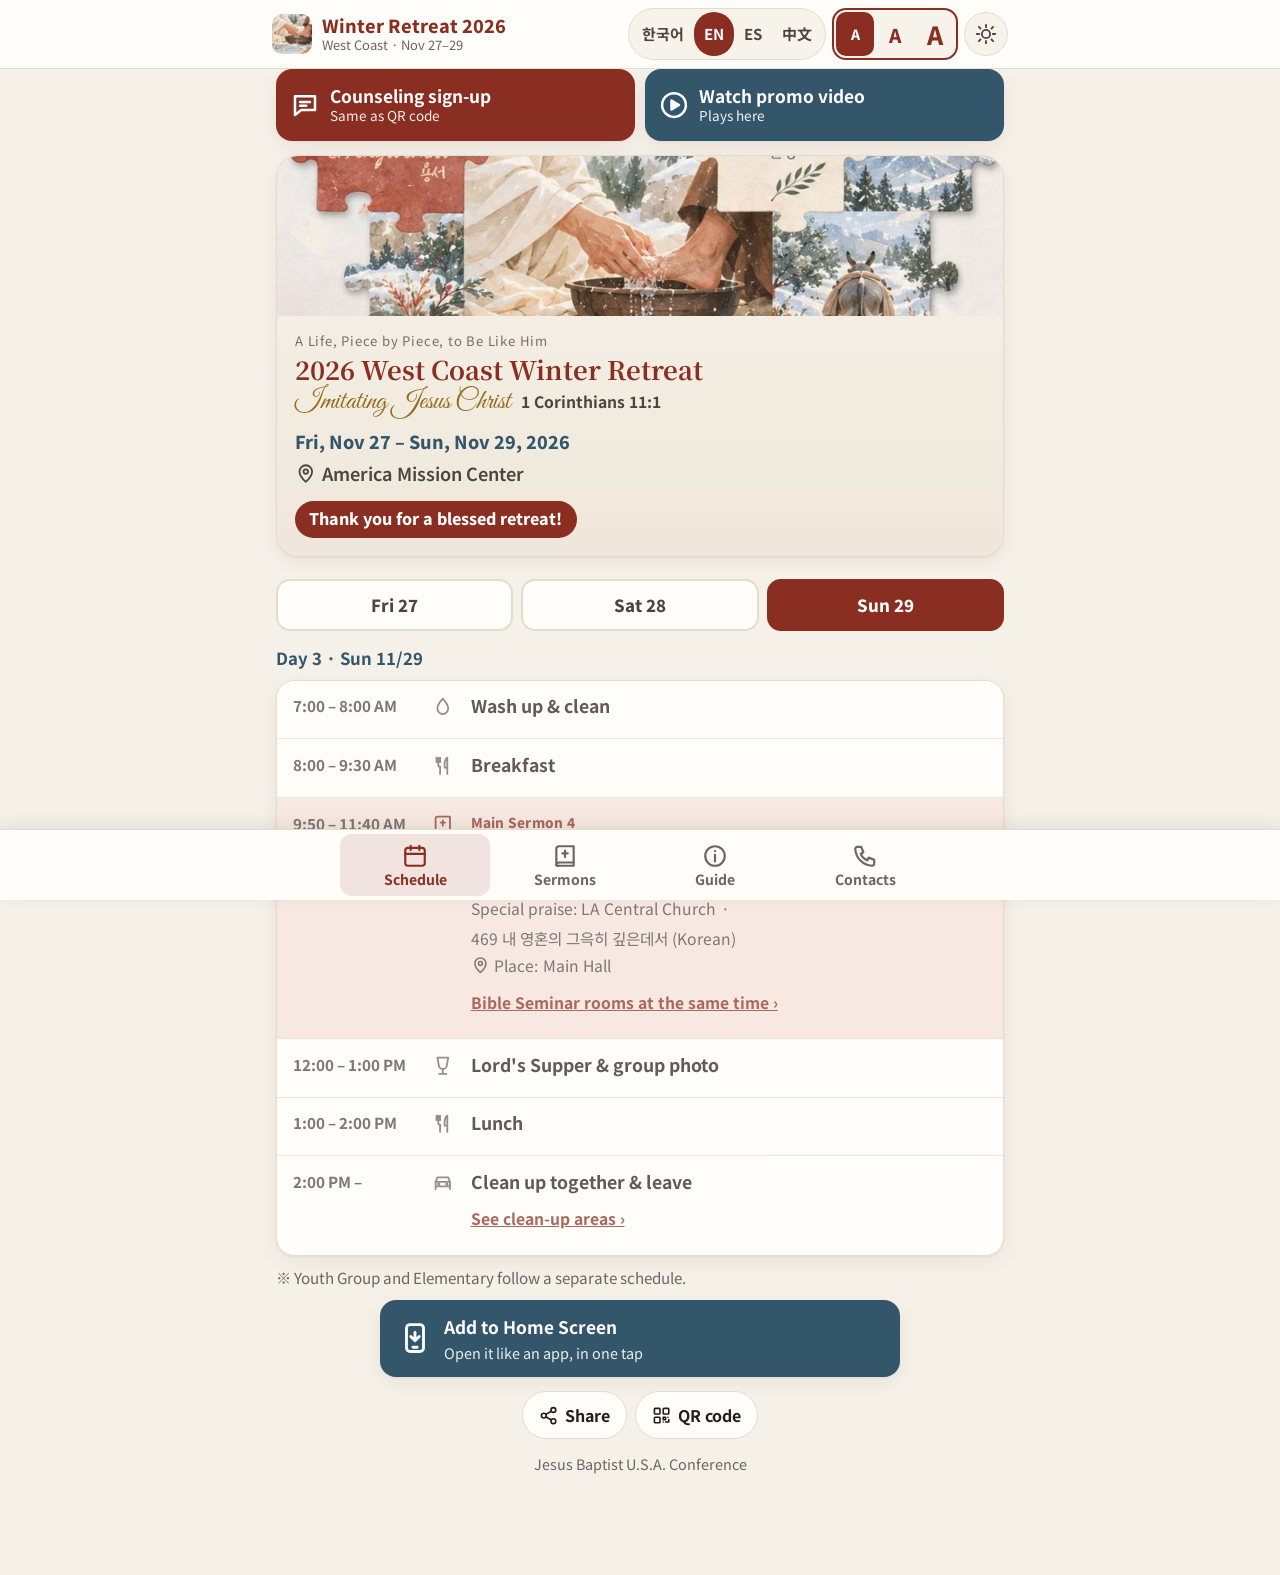
==== index.html @ ff8930e5 "홍보 영상을 유튜브로 변경, 수련회 기간엔 「지금/다음」을 맨 위에, 날짜 탭 가림 버그 수정 등 UX 정리 - 날짜 탭이 스크롤 시 머리 영역 뒤로 숨던 문제 수정 (머리 영역은" ====
<!doctype html>
<html lang="ko" data-theme="light">
<head>
  <meta charset="utf-8">
  <meta name="viewport" content="width=device-width, initial-scale=1, viewport-fit=cover">
  <title>2026 동계수련회</title>
  <meta name="description" content="2026 West Coast Winter Retreat · Nov 27–29">
  <meta property="og:type" content="website">
  <meta property="og:site_name" content="Winter Retreat 2026">
  <meta property="og:title" content="2026 West Coast Winter Retreat">
  <meta property="og:description" content="Nov 27–29 · Schedule, rooms & contacts">
  <meta property="og:url" content="https://ilhwan-moon.github.io/2026-jbchusa-westcoast-winter-retreat/">
  <meta property="og:image" content="https://ilhwan-moon.github.io/2026-jbchusa-westcoast-winter-retreat/og-image.jpg">
  <meta property="og:image:width" content="1200">
  <meta property="og:image:height" content="630">
  <meta name="twitter:card" content="summary_large_image">
  <meta name="robots" content="noindex, nofollow">
  <meta name="theme-color" content="#7a2e22">
  <link rel="manifest" href="manifest.webmanifest">
  <link rel="icon" href="favicon-32.png" type="image/png" sizes="32x32">
  <link rel="icon" href="icon-192.png" type="image/png" sizes="192x192">
  <link rel="apple-touch-icon" href="apple-touch-icon.png">
  <meta name="apple-mobile-web-app-capable" content="yes">
  <meta name="mobile-web-app-capable" content="yes">
  <meta name="apple-mobile-web-app-title" content="2026 Winter Retreat">
  <meta name="apple-mobile-web-app-status-bar-style" content="default">
  <link rel="preconnect" href="https://fonts.googleapis.com">
  <link rel="preconnect" href="https://fonts.gstatic.com" crossorigin>
  <link href="https://fonts.googleapis.com/css2?family=Noto+Sans+KR:wght@400;500;700;800&family=Noto+Serif+KR:wght@600;700&family=Great+Vibes&display=swap" rel="stylesheet">
  <link rel="stylesheet" href="styles.css">
  <script>
    (function () { try { var m = localStorage.getItem('rt_theme') || ((document.cookie.match(/(?:^|;\s*)rt_theme=(light|dark|auto)/) || [])[1]); if (m !== 'auto' && m !== 'dark') m = 'light'; if (m !== 'auto') document.documentElement.setAttribute('data-theme', m); } catch (e) { document.documentElement.setAttribute('data-theme', 'light'); } })();
  </script>
  <script src="data.js"></script>
</head>
<body>
  <a class="skip" href="#main">본문으로</a>

  <header class="topbar" id="top">
    <div class="topbar-inner">
      <div class="brand">
        <img src="icon-192.png" alt="" width="40" height="40">
        <div>
          <div class="brand-name" id="brandName"></div>
          <div class="brand-sub" id="brandSub"></div>
        </div>
      </div>
      <div class="controls">
        <div class="seg" role="group" aria-label="Language" id="langSeg">
          <button type="button" data-lang="ko" lang="ko">한국어</button>
          <button type="button" data-lang="en" lang="en">EN</button>
          <button type="button" data-lang="es" lang="es">ES</button>
          <button type="button" data-lang="zh" lang="zh">中文</button>
        </div>
        <div class="sizeseg" role="group" id="sizeSeg">
          <button type="button" data-size="1"><span class="g g1" aria-hidden="true">가</span></button>
          <button type="button" data-size="2"><span class="g g2" aria-hidden="true">가</span></button>
          <button type="button" data-size="3"><span class="g g3" aria-hidden="true">가</span></button>
        </div>
        <button type="button" class="theme-btn" id="themeBtn"><span class="ico" id="themeIco" aria-hidden="true"></span><span class="sr" id="themeLabel"></span></button>
      </div>
    </div>
  </header>

  <div class="size-hint" id="sizeHint" hidden>
    <span id="sizeHintText"></span>
    <button type="button" id="sizeHintClose" data-i18n="ok"></button>
  </div>

  <main id="main" class="wrap">
    <!-- ① 일정 -->
    <section class="view" id="v-schedule" data-view="schedule">
      <div class="now card" id="nowCard" hidden></div>

      <div class="quick">
        <a class="quick-btn q-counsel" id="qCounsel" target="_blank" rel="noopener">
          <span class="ico" data-ico="chat"></span>
          <span class="q-txt"><b data-i18n="counselBtnShort"></b><small data-i18n="counselSub"></small></span>
        </a>
        <button type="button" class="quick-btn q-video" id="qVideo">
          <span class="ico" data-ico="play"></span>
          <span class="q-txt"><b data-i18n="videoBtn"></b><small data-i18n="videoSub"></small></span>
        </button>
      </div>
      <div class="hero" id="hero">
        <img class="hero-art" src="hero.jpg" alt="" width="900" height="833">
        <div class="hero-text">
          <p class="hero-tag">A Life, Piece by Piece, to Be Like Him</p>
          <h1 class="hero-title" id="heroTitle"></h1>
          <p class="hero-theme"><span class="script">Imitating Jesus Christ</span><span class="hero-theme-t" id="heroTheme"></span></p>
          <p class="hero-date" id="heroDate"></p>
          <p class="hero-place" id="heroPlace"></p>
          <p class="hero-count" id="heroCount" hidden></p>
        </div>
      </div>


      <div class="daytabs" role="tablist" id="dayTabs"></div>
      <h2 class="day-label" id="dayLabel"></h2>
      <ol class="sched" id="sched"></ol>
      <p class="note" id="youthNote"></p>
    </section>

    <!-- ② 말씀 · 장소 -->
    <section class="view" id="v-word" data-view="word" hidden>
      <section class="card">
        <h2 class="eyebrow"><span class="ico" data-ico="bible"></span><span data-i18n="mainSermons"></span></h2>
        <ol class="sermons" id="sermonList"></ol>
        <ul class="bullets" id="sermonNotes"></ul>
      </section>
      <section class="card">
        <h2 class="eyebrow"><span class="ico" data-ico="pin"></span><span data-i18n="places"></span></h2>
        <ol class="places" id="placeList"></ol>
        <p class="note" id="buildingNote"></p>
      </section>
      <section class="card">
        <h2 class="eyebrow"><span class="ico" data-ico="book"></span><span data-i18n="seminar"></span></h2>
        <p class="lead" data-i18n="seminarLead"></p>
        <ul class="rows" id="seminarList"></ul>
        <h3 class="sub" data-i18n="seminarTimes"></h3>
        <ul class="rows times" id="seminarTimes"></ul>
      </section>
      <section class="card">
        <h2 class="eyebrow"><span class="ico" data-ico="people"></span><span data-i18n="langFellow"></span></h2>
        <ul class="rows" id="fellowList"></ul>
      </section>
      <section class="card counsel">
        <h2 class="eyebrow"><span class="ico" data-ico="chat"></span><span data-i18n="counsel"></span></h2>
        <p id="counselText"></p>
        <a class="big-btn" id="counselBtn" target="_blank" rel="noopener"><span class="ico" data-ico="ext"></span><span data-i18n="counselBtn"></span></a>
      </section>
      <section class="card pillars">
        <h2 class="eyebrow"><span class="ico" data-ico="heart"></span><span id="themeHead"></span></h2>
        <blockquote class="theme-verse"><p id="themeVerse"></p><cite id="themeRef"></cite></blockquote>
        <div class="pillar-grid" id="pillars"></div>
      </section>
    </section>

    <!-- ③ 생활 안내 -->
    <section class="view" id="v-info" data-view="info" hidden>
      <section class="card">
        <h2 class="eyebrow"><span class="ico" data-ico="bed"></span><span data-i18n="lodging"></span></h2>
        <ul class="rows" id="lodgingList"></ul>
        <ul class="warn" id="lodgingRules"></ul>
      </section>
      <section class="card">
        <h2 class="eyebrow"><span class="ico" data-ico="bell"></span><span data-i18n="rules"></span></h2>
        <ul class="bullets rules" id="ruleList"></ul>
      </section>
      <section class="card">
        <h2 class="eyebrow"><span class="ico" data-ico="child"></span><span id="kidsTitle"></span></h2>
        <ul class="bullets rules" id="kidsList"></ul>
      </section>
      <section class="card">
        <h2 class="eyebrow"><span class="ico" data-ico="check"></span><span data-i18n="supplies"></span></h2>
        <p class="lead" data-i18n="suppliesLead"></p>
        <ul class="checks" id="supplyList"></ul>
      </section>
      <section class="card">
        <h2 class="eyebrow"><span class="ico" data-ico="broom"></span><span data-i18n="cleanup"></span></h2>
        <p class="lead" data-i18n="cleanupLead"></p>
        <ul class="rows" id="cleanupList"></ul>
      </section>
    </section>

    <!-- ④ 연락처 · 오시는 길 -->
    <section class="view" id="v-contact" data-view="contact" hidden>
      <a class="emergency" id="emBtn">
        <span class="em-k"><span class="ico" data-ico="medical"></span><span data-i18n="emergency"></span></span>
        <span class="em-who" id="emWho"></span>
        <span class="em-tel" id="emTel"></span>
        <span class="em-note" id="emNote"></span>
      </a>
      <a class="callcard" id="inqBtn">
        <span class="cc-k" id="inqNote"></span>
        <span class="cc-who" id="inqWho"></span>
        <span class="cc-tel"><span class="ico" data-ico="phone"></span><span id="inqTel"></span></span>
      </a>
      <section class="card">
        <h2 class="eyebrow"><span class="ico" data-ico="people"></span><span data-i18n="depts"></span></h2>
        <ul class="depts" id="deptList"></ul>
      </section>
      <section class="card">
        <h2 class="eyebrow"><span class="ico" data-ico="pin"></span><span data-i18n="venue"></span></h2>
        <p class="venue-name" id="venueName"></p>
        <p class="venue-addr" id="venueAddr"></p>
        <p class="note" id="venueBldg"></p>
        <a class="big-btn" id="mapBtn" target="_blank" rel="noopener"><span class="ico" data-ico="map"></span><span data-i18n="openMap"></span></a>
      </section>
    </section>
  </main>

  <footer class="foot">
    <div class="wrap foot-inner">
      <button type="button" class="install-btn" id="installBtn" hidden>
        <span class="ico" data-ico="phoneDl"></span>
        <span class="install-txt"><b data-i18n="installTitle"></b><small data-i18n="installSub"></small></span>
      </button>
      <div class="foot-actions">
        <button type="button" class="btn" id="shareBtn"><span class="ico" data-ico="share"></span><span data-i18n="share"></span></button>
        <button type="button" class="btn" id="qrBtn"><span class="ico" data-ico="qr"></span><span data-i18n="qr"></span></button>
      </div>
      <p class="foot-meta" id="footMeta"></p>
    </div>
  </footer>

  <nav class="bottomnav" id="bottomnav" aria-label="Menu"></nav>

  <dialog id="qrDialog">
    <div class="qr-box">
      <p class="qr-title" data-i18n="qrTitle"></p>
      <div id="qrCode"></div>
      <p class="qr-url" id="qrUrl"></p>
      <button type="button" class="btn" id="qrClose" data-i18n="close"></button>
    </div>
  </dialog>

  <dialog id="installDialog">
    <div class="ins-box">
      <p class="ins-title" id="insTitle"></p>
      <ol class="ins-steps" id="insSteps"></ol>
      <button type="button" class="btn primary" id="insClose" data-i18n="ok"></button>
    </div>
  </dialog>

  <dialog id="videoDialog" class="video-dlg">
    <div class="vd-head">
      <b data-i18n="videoTitle"></b>
      <button type="button" class="btn" id="videoClose" data-i18n="close"></button>
    </div>
    <div class="vd-frame"><iframe id="videoFrame" title="Promo video" allow="autoplay; encrypted-media; picture-in-picture; fullscreen" allowfullscreen referrerpolicy="strict-origin-when-cross-origin"></iframe></div>
    <p class="vd-foot"><a id="videoOpen" target="_blank" rel="noopener"><span data-i18n="videoOpen"></span> ›</a></p>
  </dialog>

  <div class="toast" id="toast" role="status" aria-live="polite"></div>

  <script src="app.js"></script>
</body>
</html>
---- styles.css ----
:root {
  --bg: #f5f0e8;
  --surface: #fffdf9;
  --surface-2: #f8f3ea;
  --ink: #241d1a;
  --ink-2: #4d4440;
  --muted: #6e6460;
  --line: #e6dccd;
  --primary: #8a2e22;
  --primary-ink: #ffffff;
  --blue: #34566a;
  --blue-soft: #e3eaef;
  --gold: #946a1c;
  --rose: #f4e1d9;
  --live: #c0392b;
  --live-soft: #fdecea;
  --warn: #a8281c;
  --warn-soft: #fbeae6;
  --focus: #ffb703;
  --shadow: 0 1px 2px rgba(60, 30, 20, .06), 0 6px 20px rgba(60, 30, 20, .06);
  --radius: 18px;
  --serif: "Noto Serif KR", "Songti SC", Georgia, serif;
  --sans: "Noto Sans KR", -apple-system, BlinkMacSystemFont, "Apple SD Gothic Neo", "PingFang SC", "Microsoft YaHei", "Malgun Gothic", "Segoe UI", Roboto, sans-serif;
  color-scheme: light;
}
@media (prefers-color-scheme: dark) {
  :root:not([data-theme="light"]) {
    --bg: #141110; --surface: #1e1a18; --surface-2: #262120; --ink: #f2ece8; --ink-2: #d2c8c3; --muted: #a59a95; --line: #3a3230;
    --primary: #f0907b; --primary-ink: #1a0f0c; --blue: #9cc3d8; --blue-soft: #1f2a31; --gold: #e2bb6a; --rose: #34221d;
    --live: #ff8a7a; --live-soft: #3a1f1b; --warn: #ff9c8c; --warn-soft: #3a201c; --shadow: 0 1px 2px rgba(0,0,0,.4); color-scheme: dark;
  }
}
:root[data-theme="dark"] {
  --bg: #141110; --surface: #1e1a18; --surface-2: #262120; --ink: #f2ece8; --ink-2: #d2c8c3; --muted: #a59a95; --line: #3a3230;
  --primary: #f0907b; --primary-ink: #1a0f0c; --blue: #9cc3d8; --blue-soft: #1f2a31; --gold: #e2bb6a; --rose: #34221d;
  --live: #ff8a7a; --live-soft: #3a1f1b; --warn: #ff9c8c; --warn-soft: #3a201c; --shadow: 0 1px 2px rgba(0,0,0,.4); color-scheme: dark;
}

/* 글씨 크기 3단계 — 본문은 rem 기준, 머리 영역은 px로 고정 */
html { font-size: 100%; -webkit-text-size-adjust: 100%; scroll-padding-top: 1rem; }
html[data-size="2"] { font-size: 118.75%; }
html[data-size="3"] { font-size: 137.5%; }
@media (prefers-reduced-motion: reduce) { * { transition: none !important; animation: none !important; } }
* { box-sizing: border-box; }
body { margin: 0; background: var(--bg); color: var(--ink); font-family: var(--sans); font-size: 1.125rem; line-height: 1.6; word-break: keep-all; overflow-wrap: break-word; padding-bottom: calc(76px + env(safe-area-inset-bottom)); }
html[lang^="zh"] body { word-break: normal; }
button, input { font: inherit; color: inherit; }
a { color: var(--primary); }
:focus-visible { outline: 3px solid var(--focus); outline-offset: 2px; border-radius: 8px; }
.sr { position: absolute; width: 1px; height: 1px; overflow: hidden; clip: rect(0 0 0 0); white-space: nowrap; }
.skip { position: absolute; left: -999px; top: 0; background: var(--primary); color: var(--primary-ink); padding: .5rem 1rem; z-index: 50; }
.skip:focus { left: 1rem; }
[hidden] { display: none !important; }
.ico { display: inline-flex; flex: none; }
.ico svg { width: 1.2em; height: 1.2em; fill: none; stroke: currentColor; stroke-width: 2; stroke-linecap: round; stroke-linejoin: round; }
.wrap { max-width: 760px; margin: 0 auto; padding: 0 16px; }

/* ── 상단바 (px 고정) ── */
.topbar { position: relative; z-index: 20; background: var(--surface); border-bottom: 1px solid var(--line); }
.topbar-inner { max-width: 760px; margin: 0 auto; padding: 8px 12px; display: flex; align-items: center; justify-content: space-between; gap: 8px 10px; flex-wrap: wrap; }
.brand { display: flex; align-items: center; gap: 10px; min-width: 0; }
.brand img { border-radius: 10px; flex: none; }
.brand-name { font-weight: 800; font-size: 18px; line-height: 1.2; color: var(--primary); }
.brand-sub { font-size: 13px; color: var(--muted); line-height: 1.2; }
.controls { display: flex; align-items: center; gap: 6px; margin-left: auto; }
.seg { display: inline-flex; background: var(--surface-2); border: 1px solid var(--line); border-radius: 999px; padding: 3px; }
.seg button { white-space: nowrap; border: 0; background: transparent; padding: 0 10px; min-height: 44px; border-radius: 999px; font-weight: 700; font-size: 15px; cursor: pointer; color: var(--ink-2); }
.seg button[aria-pressed="true"] { background: var(--primary); color: var(--primary-ink); }
.sizeseg { display: inline-flex; background: var(--surface-2); border: 2px solid var(--primary); border-radius: 14px; padding: 2px; gap: 2px; }
.sizeseg button { display: grid; place-items: center; width: 38px; min-height: 44px; border: 0; border-radius: 10px; background: transparent; color: var(--primary); cursor: pointer; font-weight: 800; line-height: 1; padding: 0; }
.sizeseg .g1 { font-size: 14px; } .sizeseg .g2 { font-size: 19px; } .sizeseg .g3 { font-size: 25px; }
.sizeseg button[aria-pressed="true"] { background: var(--primary); color: var(--primary-ink); }
.theme-btn { width: 44px; height: 44px; display: grid; place-items: center; border-radius: 50%; border: 1px solid var(--line); background: var(--surface-2); cursor: pointer; color: var(--ink-2); padding: 0; }
.theme-btn .ico svg { width: 22px; height: 22px; }
@media (max-width: 560px) {
  .topbar-inner { padding: 8px 10px; }
  .controls { width: 100%; justify-content: space-between; margin-left: 0; }
  .brand { width: 100%; }
}
@media (max-width: 370px) { .seg button { padding: 0 7px; font-size: 14px; } .sizeseg button { width: 33px; } .theme-btn { width: 40px; } }
.size-hint { position: relative; display: flex; align-items: center; justify-content: space-between; gap: 10px; padding: 10px 16px; background: #fff3c4; color: #3b2f00; font-weight: 700; font-size: 16px; line-height: 1.4; border-bottom: 1px solid #e6d58a; }
.size-hint button { flex: none; min-height: 44px; padding: 0 14px; border-radius: 10px; border: 0; background: #3b2f00; color: #fff3c4; font-weight: 800; cursor: pointer; }

/* ── 카드 공통 ── */
main { padding-top: 14px; }
.card { background: var(--surface); border: 1px solid var(--line); border-radius: var(--radius); box-shadow: var(--shadow); padding: 1.1rem 1.1rem 1.2rem; margin: 0 0 14px; }
.eyebrow { display: flex; align-items: center; gap: .5rem; margin: 0 0 .8rem; font-size: 1.15rem; font-weight: 800; color: var(--primary); line-height: 1.35; }
.sub { font-size: 1.02rem; margin: 1.2rem 0 .5rem; color: var(--blue); }
.lead { margin: 0 0 .7rem; color: var(--ink-2); font-size: 1rem; }
.note { color: var(--muted); font-size: .95rem; margin: .6rem 0 0; }

/* ── 첫 화면 ── */
.hero { position: relative; border-radius: 22px; overflow: hidden; background: linear-gradient(180deg, #f7f2ea, #efe7da); border: 1px solid var(--line); box-shadow: var(--shadow); margin-bottom: 14px; }
.hero-art { display: block; width: 100%; height: auto; max-height: 160px; object-fit: cover; object-position: 50% 50%; }
.hero-text { padding: 14px 18px 18px; color: #241d1a; }
.hero-tag { margin: 0; font-size: .82rem; letter-spacing: .06em; color: #7a6e66; text-wrap: balance; }
.hero-title { margin: .15rem 0 .1rem; font-family: var(--serif); font-size: 1.6rem; line-height: 1.25; color: #8a2e22; }
.hero-theme { margin: 0 0 .6rem; display: flex; flex-wrap: wrap; align-items: baseline; gap: 0 .6rem; }
.script { font-family: "Great Vibes", cursive; font-size: 1.75rem; color: #946a1c; line-height: 1.1; }
.hero-theme-t { color: #4d4440; font-weight: 700; font-size: .98rem; }
.hero-date { margin: 0; font-weight: 800; font-size: 1.12rem; color: #34566a; }
.hero-place { margin: .2rem 0 0; display: flex; align-items: center; gap: .35rem; color: #4d4440; font-weight: 600; }
.hero-count { margin: .8rem 0 0; display: inline-block; background: #8a2e22; color: #fff; font-weight: 800; padding: .35rem .9rem; border-radius: 999px; font-size: 1rem; }
:root[data-theme="dark"] .hero, :root[data-theme="dark"] .hero-text { background: #2a2320; color: var(--ink); }
:root[data-theme="dark"] .hero-title { color: #f0907b; } :root[data-theme="dark"] .hero-date { color: #9cc3d8; } :root[data-theme="dark"] .hero-place, :root[data-theme="dark"] .hero-theme-t { color: var(--ink-2); }
@media (prefers-color-scheme: dark) {
  :root:not([data-theme="light"]) .hero, :root:not([data-theme="light"]) .hero-text { background: #2a2320; color: var(--ink); }
  :root:not([data-theme="light"]) .hero-title { color: #f0907b; } :root:not([data-theme="light"]) .hero-date { color: #9cc3d8; }
  :root:not([data-theme="light"]) .hero-place, :root:not([data-theme="light"]) .hero-theme-t { color: var(--ink-2); }
}

/* ── 지금 / 다음 ── */
.now { border: 2px solid var(--live); padding: .9rem 1rem; }
.now-row { display: grid; grid-template-columns: auto 1fr; gap: .1rem .8rem; align-items: baseline; padding: .35rem 0; }
.now-row + .now-row { border-top: 1px dashed var(--line); margin-top: .3rem; padding-top: .6rem; }
.now-k { grid-row: span 2; font-weight: 800; color: var(--muted); min-width: 3.6em; display: inline-flex; align-items: center; gap: .35rem; font-size: 1rem; }
.now-cur .now-k { color: var(--live); }
.now-t { font-weight: 800; font-size: 1.2rem; line-height: 1.3; }
.now-t small { display: block; font-size: .8rem; color: var(--muted); font-weight: 700; }
.now-cur .now-t { font-size: 1.35rem; }
.now-time { color: var(--ink-2); font-weight: 600; font-size: 1rem; }
.now-done { margin: 0; font-weight: 700; }
.dot { width: 10px; height: 10px; border-radius: 50%; background: var(--live); display: inline-block; animation: pulse 1.6s infinite; }
@keyframes pulse { 0%, 100% { opacity: 1; } 50% { opacity: .3; } }

/* ── 날짜 탭 ── */
.daytabs { display: grid; grid-template-columns: repeat(3, 1fr); gap: 8px; position: sticky; top: 0; z-index: 10; background: var(--bg); padding: 8px 0; }
.daytabs button { min-height: 52px; border-radius: 14px; border: 2px solid var(--line); background: var(--surface); font-weight: 800; font-size: 1.05rem; cursor: pointer; color: var(--ink-2); line-height: 1.2; padding: 4px; display: flex; flex-direction: column; align-items: center; justify-content: center; }
.daytabs button small { font-size: .75rem; color: var(--live); }
.daytabs button[aria-selected="true"] { background: var(--primary); border-color: var(--primary); color: var(--primary-ink); }
.daytabs button[aria-selected="true"] small { color: inherit; }
.day-label { font-size: 1.05rem; margin: .4rem 0 .5rem; color: var(--blue); }

/* ── 일정표 ── */
.sched { list-style: none; margin: 0; padding: 0; background: var(--surface); border: 1px solid var(--line); border-radius: var(--radius); overflow: hidden; box-shadow: var(--shadow); }
.sched li { display: grid; grid-template-columns: 7.2em 1.8rem 1fr; gap: .2rem .6rem; align-items: start; padding: .85rem 1rem; border-top: 1px solid var(--line); }
.sched li:first-child { border-top: 0; }
.i-time { font-weight: 700; color: var(--ink-2); font-size: .95rem; line-height: 1.5; font-variant-numeric: tabular-nums; }
.i-ico { color: var(--muted); padding-top: .1rem; }
.i-body { display: flex; flex-direction: column; gap: .15rem; min-width: 0; }
.i-title { font-weight: 700; font-size: 1.1rem; line-height: 1.4; }
.sched .k-sermon { background: var(--rose); }
.sched .k-sermon .i-ico { color: var(--primary); }
.sched .k-fellow, .sched .k-praise { background: var(--blue-soft); }
.sched .k-fellow .i-ico, .sched .k-praise .i-ico { color: var(--blue); }
.sched .k-praise .i-title, .sched .k-fellow .i-title { color: var(--blue); }
.s-label { font-size: .85rem; font-weight: 800; color: var(--primary); letter-spacing: .02em; }
.s-title { font-family: var(--serif); font-size: 1.45rem; font-weight: 700; color: var(--primary); line-height: 1.3; }
.s-meta { font-size: .98rem; color: var(--ink-2); display: inline-flex; align-items: center; gap: .3rem; flex-wrap: wrap; }
.s-meta.mine { color: var(--ink); font-size: 1.02rem; display: flex; align-items: flex-start; }
.s-link { display: inline-flex; align-items: center; min-height: 44px; font-weight: 700; font-size: .98rem; }
.sched .past { opacity: .72; }
.sched .live { background: var(--live-soft); box-shadow: inset 5px 0 0 var(--live); opacity: 1; }
.live-tag { display: inline-flex; align-items: center; gap: .35rem; font-weight: 800; color: var(--live); font-size: .9rem; }
.others summary { cursor: pointer; min-height: 44px; display: flex; align-items: center; font-weight: 700; color: var(--primary); font-size: .98rem; }
.others ul { margin: 0; padding-left: 1.1rem; font-size: .98rem; }
@media (max-width: 420px) {
  .sched li { grid-template-columns: 1.6rem 1fr; }
  .sched .i-time { grid-column: 1 / -1; }
}
html[data-size="2"] .sched li, html[data-size="3"] .sched li { grid-template-columns: 1.6rem 1fr; }
html[data-size="2"] .sched .i-time, html[data-size="3"] .sched .i-time { grid-column: 1 / -1; }

/* ── 목록 ── */
.bullets { margin: .2rem 0 0; padding-left: 1.2rem; }
.bullets li { margin: .35rem 0; }
.rules li::marker { color: var(--primary); }
.rules b { color: var(--warn); }
.rows { list-style: none; margin: 0; padding: 0; }
.rows li { display: grid; grid-template-columns: minmax(6.5em, 38%) 1fr; gap: .2rem .8rem; padding: .7rem 0; border-top: 1px solid var(--line); }
.rows li:first-child { border-top: 0; }
.rk { font-weight: 700; color: var(--ink-2); }
.rk small { display: inline-block; background: var(--primary); color: var(--primary-ink); border-radius: 999px; padding: 0 .5rem; font-size: .75rem; margin-left: .2rem; vertical-align: middle; }
.rv { display: flex; flex-direction: column; }
.rv span { color: var(--muted); font-size: .95rem; }
.rows li.mine { background: var(--rose); margin: 0 -.6rem; padding-left: .6rem; padding-right: .6rem; border-radius: 12px; }
html[data-size="3"] .rows li { grid-template-columns: 1fr; }
.warn { list-style: none; margin: .8rem 0 0; padding: .7rem .9rem; background: var(--warn-soft); border-radius: 12px; color: var(--warn); font-weight: 700; font-size: 1rem; }
.warn li { margin: .2rem 0; }
.warn li::before { content: "✱ "; }
.sermons { list-style: none; margin: 0; padding: 0; }
.sermons li { display: flex; gap: .8rem; padding: .7rem 0; border-top: 1px solid var(--line); }
.sermons li:first-child { border-top: 0; }
.sn, .pn { flex: none; width: 2rem; height: 2rem; border-radius: 50%; background: var(--primary); color: var(--primary-ink); display: grid; place-items: center; font-weight: 800; font-size: 1rem; margin-top: .1rem; }
.st { display: block; font-family: var(--serif); font-size: 1.25rem; color: var(--primary); }
.sm { display: block; color: var(--ink-2); font-size: .98rem; }
.places { list-style: none; margin: 0; padding: 0; }
.places li { display: flex; gap: .8rem; padding: .55rem 0; }
.places li div { display: flex; flex-direction: column; }
.places li span { color: var(--muted); font-size: .98rem; }

.big-btn { display: flex; align-items: center; justify-content: center; gap: .5rem; min-height: 56px; margin-top: .9rem; padding: .6rem 1rem; border-radius: 14px; background: var(--primary); color: var(--primary-ink); font-weight: 800; text-decoration: none; font-size: 1.08rem; text-align: center; }
.big-btn .ico svg { width: 24px; height: 24px; }

.theme-verse { margin: 0 0 1rem; padding: .9rem 1rem; background: var(--surface-2); border-left: 4px solid var(--gold); border-radius: 0 12px 12px 0; }
.theme-verse p { margin: 0; font-family: var(--serif); font-size: 1.1rem; }
.theme-verse cite, .pillar cite { display: block; margin-top: .3rem; color: var(--muted); font-style: normal; font-size: .9rem; }
.pillar-grid { display: grid; grid-template-columns: 1fr 1fr; gap: 10px; }
.pillar { background: var(--surface-2); border-radius: 14px; padding: .8rem .9rem; }
.pillar b { color: var(--blue); font-size: 1.05rem; }
.pillar p { margin: .3rem 0 0; font-size: .98rem; line-height: 1.55; }
@media (max-width: 520px) { .pillar-grid { grid-template-columns: 1fr; } }
html[data-size="2"] .pillar-grid, html[data-size="3"] .pillar-grid { grid-template-columns: 1fr; }

.checks { list-style: none; margin: 0; padding: 0; display: grid; grid-template-columns: 1fr 1fr; gap: 10px; }
html[data-size="3"] .checks { grid-template-columns: 1fr; }
.checks button { width: 100%; min-height: 56px; display: flex; align-items: center; gap: .7rem; padding: .5rem .9rem; border-radius: 14px; border: 2px solid var(--line); background: var(--surface-2); font-weight: 700; font-size: 1.08rem; cursor: pointer; text-align: left; }
.checks .box { width: 28px; height: 28px; border-radius: 8px; border: 2px solid var(--muted); display: grid; place-items: center; flex: none; }
.checks .box svg { width: 22px; height: 22px; fill: none; stroke: transparent; stroke-width: 3; stroke-linecap: round; stroke-linejoin: round; }
.checks .box svg rect { display: none; }
.checks button[aria-pressed="true"] { border-color: #2e7d4f; background: color-mix(in srgb, #2e7d4f 12%, var(--surface)); }
.checks button[aria-pressed="true"] .box { background: #2e7d4f; border-color: #2e7d4f; }
.checks button[aria-pressed="true"] .box svg { stroke: #fff; }

.table-wrap { overflow-x: auto; }
.fees { width: 100%; border-collapse: collapse; font-size: 1rem; }
.fees th, .fees td { padding: .65rem .5rem; border-top: 1px solid var(--line); text-align: center; }
.fees thead th { border-top: 0; color: var(--muted); font-size: .9rem; }
.fees tbody th { text-align: left; font-weight: 700; }
.fees td { font-weight: 800; font-size: 1.1rem; color: var(--blue); }
.fees td.free { color: #2e7d4f; }

/* ── 연락처 ── */
.emergency { display: grid; gap: .1rem; padding: 1rem 1.1rem; margin-bottom: 14px; border-radius: var(--radius); background: #b3261e; color: #fff; text-decoration: none; box-shadow: var(--shadow); }
.em-k { display: flex; align-items: center; gap: .5rem; font-weight: 800; font-size: 1.05rem; }
.em-who { font-weight: 700; font-size: 1.1rem; }
.em-tel { font-size: 1.8rem; font-weight: 800; letter-spacing: .02em; font-variant-numeric: tabular-nums; }
.em-note { font-size: .95rem; opacity: .92; }
.callcard { display: grid; gap: .1rem; padding: 1rem 1.1rem; margin-bottom: 14px; border-radius: var(--radius); background: var(--surface); border: 2px solid var(--blue); color: var(--ink); text-decoration: none; box-shadow: var(--shadow); }
.cc-k { color: var(--muted); font-weight: 700; font-size: .95rem; }
.cc-who { font-weight: 800; font-size: 1.1rem; }
.cc-tel { display: flex; align-items: center; gap: .4rem; color: var(--blue); font-size: 1.5rem; font-weight: 800; font-variant-numeric: tabular-nums; }
.depts { list-style: none; margin: 0; padding: 0; }
.depts a { display: grid; grid-template-columns: 1fr auto; gap: 0 .8rem; padding: .7rem 0; min-height: 56px; border-top: 1px solid var(--line); text-decoration: none; color: var(--ink); }
.depts li:first-child a { border-top: 0; }
.dk { font-weight: 800; }
.dw { grid-column: 1; color: var(--muted); font-size: .95rem; }
.dt { grid-column: 2; grid-row: 1 / span 2; align-self: center; display: inline-flex; align-items: center; gap: .3rem; color: var(--blue); font-weight: 800; font-variant-numeric: tabular-nums; white-space: nowrap; }
.dt svg { width: 1.1em; height: 1.1em; fill: none; stroke: currentColor; stroke-width: 2; stroke-linecap: round; stroke-linejoin: round; }
html[data-size="3"] .depts a { grid-template-columns: 1fr; }
html[data-size="3"] .dt { grid-column: 1; grid-row: auto; }
.venue-name { margin: 0; font-weight: 800; font-size: 1.15rem; }
.venue-addr { margin: .1rem 0 0; font-size: 1.05rem; }

/* ── 아래쪽 ── */
.foot { padding: 10px 0 24px; }
.foot-inner { text-align: center; }
.install-btn { display: flex; align-items: center; gap: .8rem; width: 100%; max-width: 520px; margin: 0 auto 14px; padding: .85rem 1.1rem; border: 0; border-radius: 16px; background: var(--blue); color: #fff; cursor: pointer; text-align: left; box-shadow: var(--shadow); }
:root[data-theme="dark"] .install-btn { color: #0f1a20; }
@media (prefers-color-scheme: dark) { :root:not([data-theme="light"]) .install-btn { color: #0f1a20; } }
.install-btn .ico svg { width: 34px; height: 34px; }
.install-txt { display: flex; flex-direction: column; }
.install-txt b { font-size: 1.08rem; } .install-txt small { font-size: .9rem; opacity: .9; }
.foot-actions { display: flex; justify-content: center; gap: 8px; flex-wrap: wrap; }
.btn { display: inline-flex; align-items: center; gap: .4rem; min-height: 48px; padding: .4rem 1rem; border-radius: 999px; border: 1px solid var(--line); background: var(--surface); font-weight: 700; cursor: pointer; text-decoration: none; color: var(--ink); font-size: 1rem; }
.btn.primary { background: var(--primary); color: var(--primary-ink); border-color: var(--primary); }
.foot-meta { color: var(--muted); font-size: .9rem; margin: .8rem 0 0; }

.bottomnav { position: fixed; left: 0; right: 0; bottom: 0; z-index: 30; display: flex; justify-content: center; background: var(--surface); border-top: 1px solid var(--line); box-shadow: 0 -4px 16px rgba(0,0,0,.08); padding: 4px 4px calc(4px + env(safe-area-inset-bottom)); }
.bottomnav a { flex: 1 1 0; max-width: 150px; min-width: 0; display: flex; flex-direction: column; align-items: center; justify-content: center; gap: 2px; min-height: 62px; padding: 4px 2px; border-radius: 12px; text-decoration: none; color: var(--muted); font-size: 14px; font-weight: 700; line-height: 1.15; text-align: center; }
.bottomnav a span { max-width: 100%; overflow: hidden; text-overflow: ellipsis; white-space: nowrap; }
.bottomnav a .ico svg { width: 26px; height: 26px; }
.bottomnav a[aria-current="page"] { color: var(--primary); background: color-mix(in srgb, var(--primary) 12%, transparent); }

dialog { border: 0; border-radius: 20px; padding: 0; background: var(--surface); color: var(--ink); max-width: min(92vw, 400px); }
dialog::backdrop { background: rgba(0,0,0,.5); }
.qr-box, .ins-box { padding: 1.2rem; text-align: center; }
.qr-title, .ins-title { font-weight: 800; margin: 0 0 .8rem; font-size: 1.1rem; }
#qrCode { display: grid; place-items: center; background: #fff; padding: 12px; border-radius: 12px; }
#qrCode img, #qrCode canvas { width: 100% !important; max-width: 300px; height: auto !important; }
.qr-url { word-break: break-all; color: var(--muted); font-size: .85rem; }
.ins-steps { text-align: left; margin: 0 0 1rem; padding-left: 1.3rem; }
.ins-steps li { margin: .55rem 0; }
.ins-ico { display: inline-flex; vertical-align: middle; background: var(--surface-2); border: 1px solid var(--line); border-radius: 8px; padding: 3px; }
.ins-ico svg { width: 22px; height: 22px; fill: none; stroke: currentColor; stroke-width: 2; stroke-linecap: round; stroke-linejoin: round; }
.toast { visibility: hidden; position: fixed; left: 50%; bottom: calc(90px + env(safe-area-inset-bottom)); transform: translateX(-50%) translateY(150%); background: #222; color: #fff; padding: .7rem 1.2rem; border-radius: 999px; font-weight: 600; transition: transform .25s; z-index: 60; max-width: 90vw; text-align: center; }
.toast.show { visibility: visible; transform: translateX(-50%) translateY(0); }
@media print { .bottomnav, .topbar, .foot { display: none !important; } body { padding-bottom: 0; } .view[hidden] { display: block !important; } }

/* ── 줄바꿈 정리: 의미 덩어리는 통째로 다음 줄로 ── */
.nw { display: inline-block; }
.hero-title, .s-title, .st, .eyebrow, .i-title, .now-t, .day-label, .venue-name, .q-txt b { text-wrap: balance; }
p, li, .s-meta, .sm { text-wrap: pretty; }

/* ── 첫 화면 바로가기 (상담 신청 · 홍보 영상) ── */
.quick { display: grid; grid-template-columns: 1fr 1fr; gap: 10px; margin: 0 0 14px; }
.quick-btn { display: flex; align-items: center; gap: .6rem; min-height: 72px; padding: .7rem .9rem; border-radius: 16px; border: 0; text-decoration: none; cursor: pointer; text-align: left; box-shadow: var(--shadow); font: inherit; }
.quick-btn .ico svg { width: 30px; height: 30px; }
.q-txt b { word-break: keep-all; }
.q-txt { display: flex; flex-direction: column; line-height: 1.3; min-width: 0; }
.q-txt b { font-size: 1.08rem; }
.q-txt small { font-size: .85rem; opacity: .92; }
.q-counsel { background: #8a2e22; color: #fff; }
.q-video { background: #34566a; color: #fff; }
html[data-size="2"] .quick, html[data-size="3"] .quick { grid-template-columns: 1fr; }
@media (max-width: 360px) { .quick { grid-template-columns: 1fr; } }

/* ── 홍보 영상 창 ── */
dialog.video-dlg { width: min(960px, 96vw); max-width: 96vw; padding: 0; background: #111; color: #fff; }
.vd-head { display: flex; align-items: center; justify-content: space-between; gap: 10px; padding: 10px 12px; }
.vd-head b { font-size: 1.05rem; }
.vd-head .btn { background: #fff; color: #111; border: 0; }
.vd-frame { position: relative; width: 100%; aspect-ratio: 16 / 9; background: #000; }
.vd-frame iframe { position: absolute; inset: 0; width: 100%; height: 100%; border: 0; }
.vd-foot { margin: 0; padding: 10px 12px 14px; text-align: right; }
.vd-foot a { color: #9cc3d8; font-weight: 700; display: inline-flex; min-height: 44px; align-items: center; }
@media (max-width: 340px) { .seg button { padding: 0 5px; font-size: 13.5px; } .sizeseg button { width: 30px; } .theme-btn { width: 38px; } .controls { gap: 4px; } }

/* 수련회 기간: 큰 그림을 줄이고 「지금」을 맨 위에 */
.hero.compact .hero-art, .hero.compact .hero-tag, .hero.compact .hero-theme { display: none; }
.hero.compact .hero-text { padding: 12px 16px 14px; }
.hero.compact .hero-title { font-size: 1.25rem; }
.now-place { display: flex; align-items: center; gap: .3rem; color: var(--ink); font-weight: 700; margin-top: .1rem; }
.now-time { display: flex; flex-direction: column; }
.card { scroll-margin-top: 12px; }
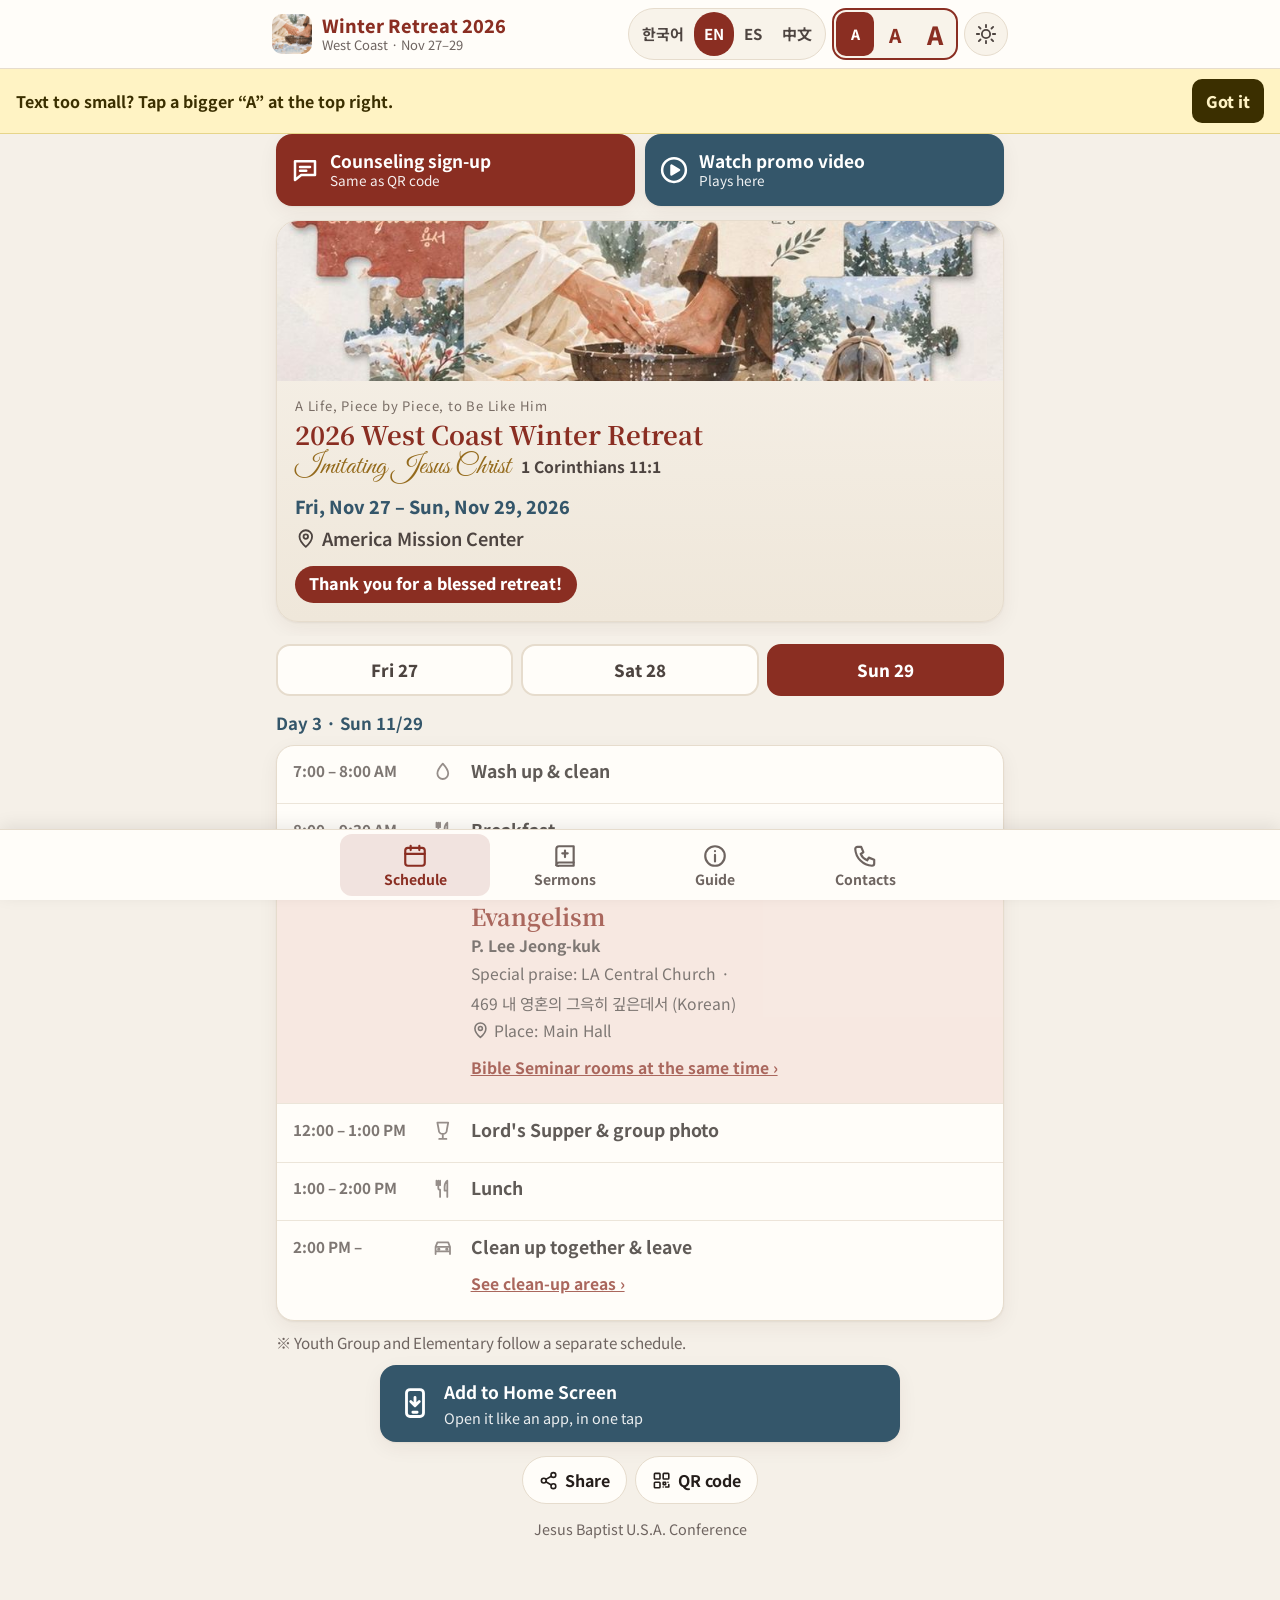
==== commit 4c4b78a3: "연락처: 응급 의료 카드를 차분하게(진행 문의 카드와 같은 모양), 제목 한 줄, 전화번호 줄바꿈 방지 Co-Authored-By: Claude Opus 5.5 <noreply@a" ====
--- a/index.html
+++ b/index.html
@@ -165,14 +165,14 @@
 
     <!-- ④ 연락처 · 오시는 길 -->
     <section class="view" id="v-contact" data-view="contact" hidden>
-      <a class="emergency" id="emBtn">
-        <span class="em-k"><span class="ico" data-ico="medical"></span><span data-i18n="emergency"></span></span>
-        <span class="em-who" id="emWho"></span>
-        <span class="em-tel" id="emTel"></span>
-        <span class="em-note" id="emNote"></span>
+      <a class="callcard cc-em" id="emBtn">
+        <span class="cc-k"><span class="ico" data-ico="medical"></span><span data-i18n="emergency"></span></span>
+        <span class="cc-who" id="emWho"></span>
+        <span class="cc-tel"><span class="ico" data-ico="phone"></span><span id="emTel"></span></span>
+        <span class="cc-note" id="emNote"></span>
       </a>
       <a class="callcard" id="inqBtn">
-        <span class="cc-k" id="inqNote"></span>
+        <span class="cc-k"><span class="ico" data-ico="chat"></span><span id="inqNote"></span></span>
         <span class="cc-who" id="inqWho"></span>
         <span class="cc-tel"><span class="ico" data-ico="phone"></span><span id="inqTel"></span></span>
       </a>
--- a/styles.css
+++ b/styles.css
@@ -221,15 +221,14 @@
 .fees td.free { color: #2e7d4f; }
 
 /* ── 연락처 ── */
-.emergency { display: grid; gap: .1rem; padding: 1rem 1.1rem; margin-bottom: 14px; border-radius: var(--radius); background: #b3261e; color: #fff; text-decoration: none; box-shadow: var(--shadow); }
-.em-k { display: flex; align-items: center; gap: .5rem; font-weight: 800; font-size: 1.05rem; }
-.em-who { font-weight: 700; font-size: 1.1rem; }
-.em-tel { font-size: 1.8rem; font-weight: 800; letter-spacing: .02em; font-variant-numeric: tabular-nums; }
-.em-note { font-size: .95rem; opacity: .92; }
-.callcard { display: grid; gap: .1rem; padding: 1rem 1.1rem; margin-bottom: 14px; border-radius: var(--radius); background: var(--surface); border: 2px solid var(--blue); color: var(--ink); text-decoration: none; box-shadow: var(--shadow); }
-.cc-k { color: var(--muted); font-weight: 700; font-size: .95rem; }
+/* 전화 카드 (응급 의료 · 진행 문의): 같은 모양, 왼쪽 색 줄로만 구분 */
+.callcard { display: grid; gap: .15rem; padding: .9rem 1rem; margin-bottom: 12px; border-radius: var(--radius); background: var(--surface); border: 1px solid var(--line); border-left: 6px solid var(--blue); color: var(--ink); text-decoration: none; box-shadow: var(--shadow); }
+.cc-k { display: flex; align-items: center; gap: .4rem; color: var(--blue); font-weight: 800; font-size: 1rem; white-space: nowrap; }
 .cc-who { font-weight: 800; font-size: 1.1rem; }
-.cc-tel { display: flex; align-items: center; gap: .4rem; color: var(--blue); font-size: 1.5rem; font-weight: 800; font-variant-numeric: tabular-nums; }
+.cc-tel { display: flex; align-items: center; gap: .4rem; white-space: nowrap; color: var(--blue); font-size: 1.3rem; font-weight: 800; font-variant-numeric: tabular-nums; }
+.cc-note { color: var(--muted); font-size: .95rem; }
+.cc-em { border-left-color: var(--warn); }
+.cc-em .cc-k, .cc-em .cc-tel { color: var(--warn); }
 .depts { list-style: none; margin: 0; padding: 0; }
 .depts a { display: grid; grid-template-columns: 1fr auto; gap: 0 .8rem; padding: .7rem 0; min-height: 56px; border-top: 1px solid var(--line); text-decoration: none; color: var(--ink); }
 .depts li:first-child a { border-top: 0; }
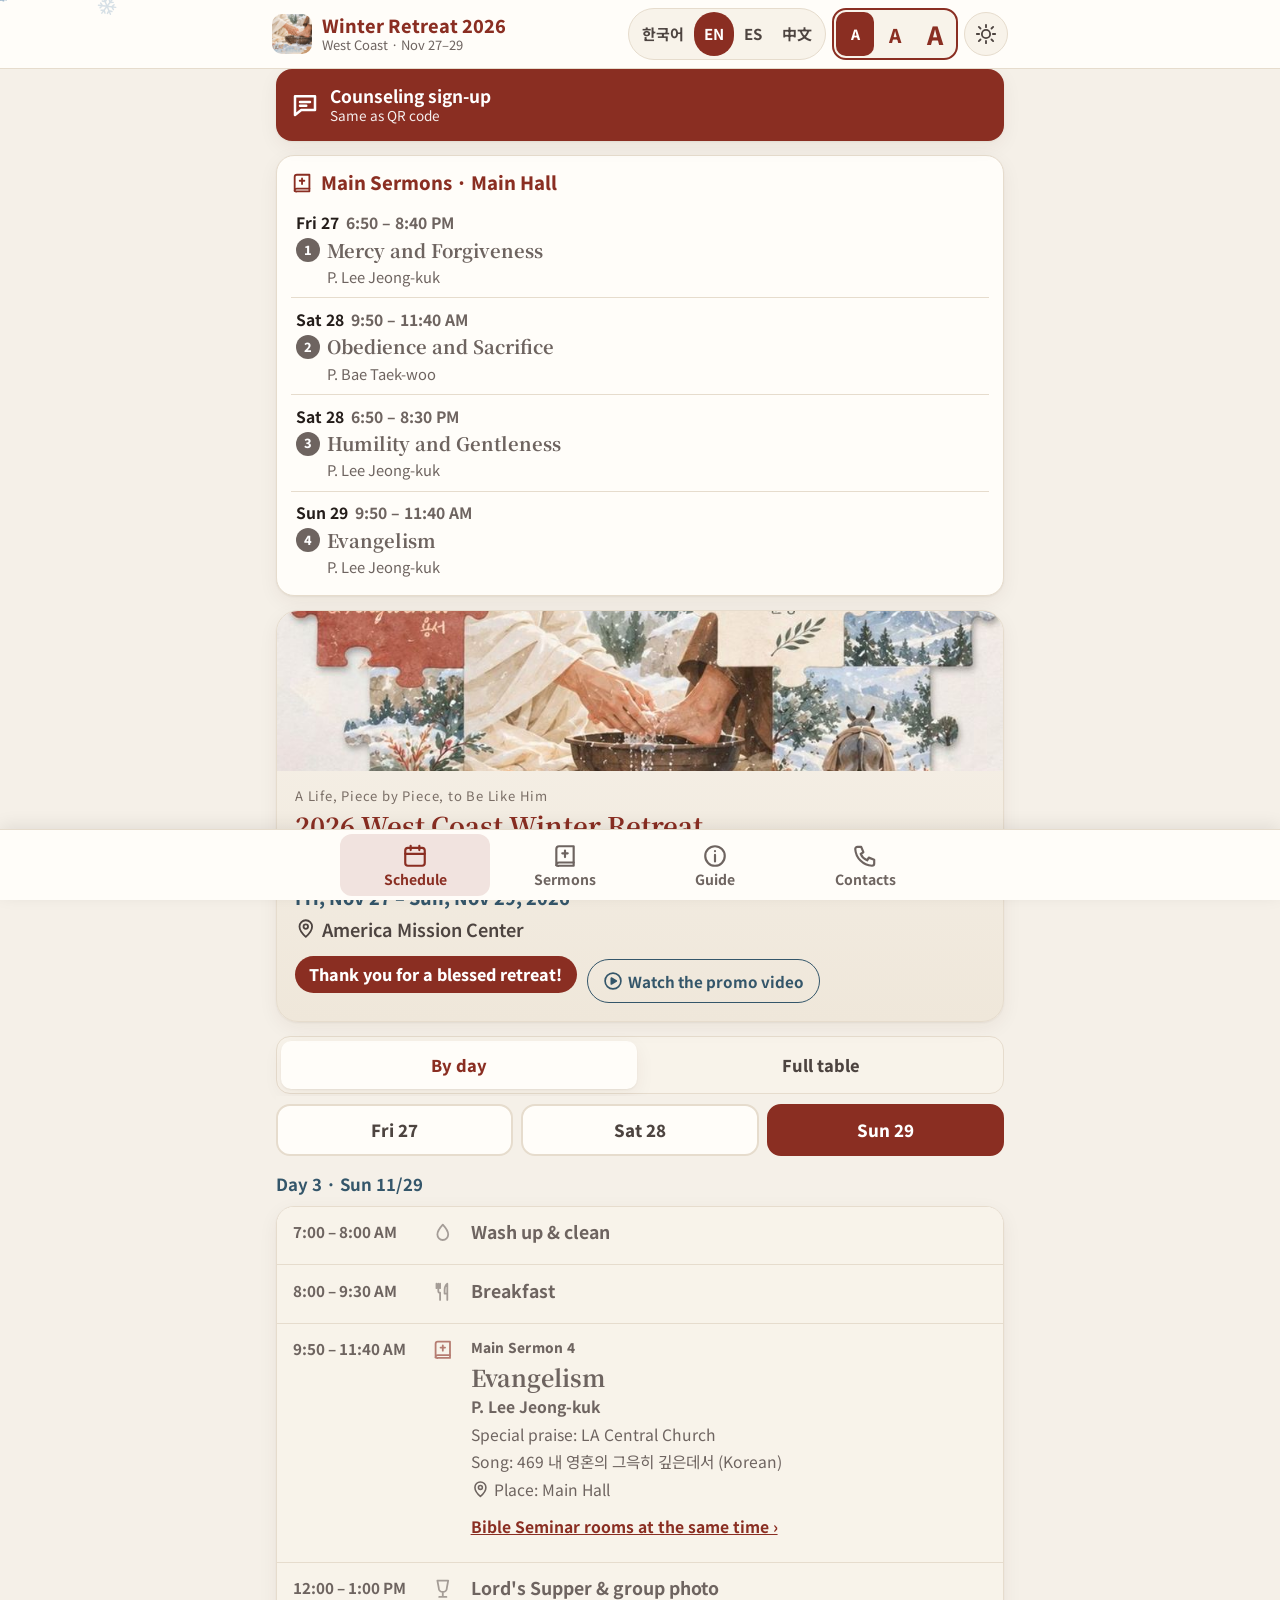
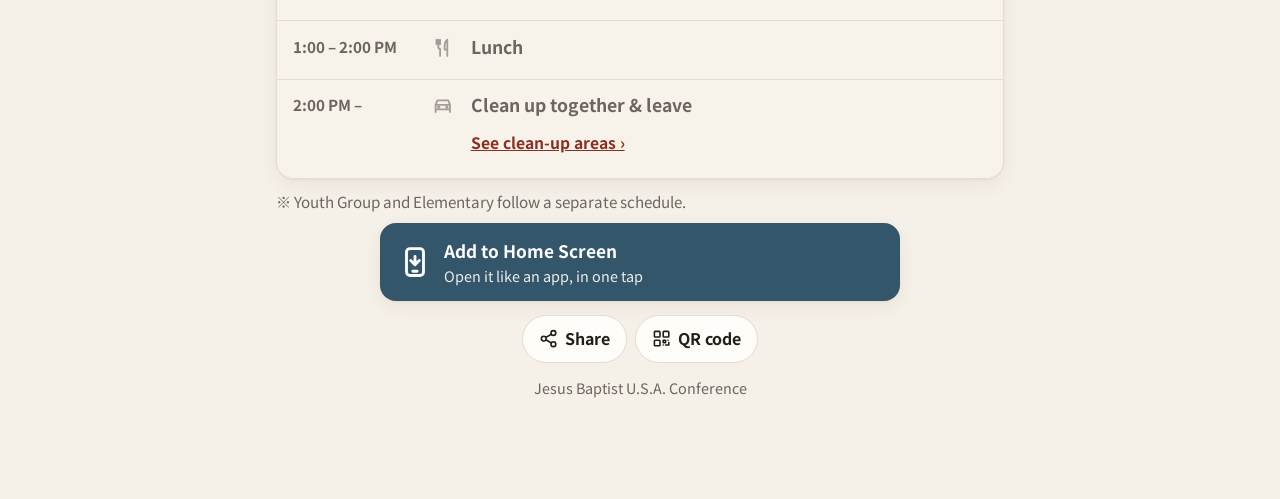
==== commit 349fe95f: "전체 말씀(대강당) 바로 보기, 전체 일정표, 날짜 자동 선택, 홍보 영상 작게, 은은한 눈꽃, 다국어 줄바꿈 정리 - 첫 화면에 말씀 1~4 날짜·시간·제목 (다음 말씀 표시, " ====
--- a/index.html
+++ b/index.html
@@ -77,11 +77,12 @@
           <span class="ico" data-ico="chat"></span>
           <span class="q-txt"><b data-i18n="counselBtnShort"></b><small data-i18n="counselSub"></small></span>
         </a>
-        <button type="button" class="quick-btn q-video" id="qVideo">
-          <span class="ico" data-ico="play"></span>
-          <span class="q-txt"><b data-i18n="videoBtn"></b><small data-i18n="videoSub"></small></span>
-        </button>
-      </div>
+      </div>
+      <section class="card sermon-quick" id="sermonQuick">
+        <h2 class="eyebrow"><span class="ico" data-ico="bible"></span><span data-i18n="sermonsAt"></span></h2>
+        <ol class="sq-list" id="sqList"></ol>
+      </section>
+
       <div class="hero" id="hero">
         <img class="hero-art" src="hero.jpg" alt="" width="900" height="833">
         <div class="hero-text">
@@ -91,13 +92,24 @@
           <p class="hero-date" id="heroDate"></p>
           <p class="hero-place" id="heroPlace"></p>
           <p class="hero-count" id="heroCount" hidden></p>
-        </div>
-      </div>
-
-
-      <div class="daytabs" role="tablist" id="dayTabs"></div>
-      <h2 class="day-label" id="dayLabel"></h2>
-      <ol class="sched" id="sched"></ol>
+          <button type="button" class="video-link" id="qVideo"><span class="ico" data-ico="play"></span><span data-i18n="videoBtn"></span></button>
+        </div>
+      </div>
+
+
+      <div class="viewseg" role="group" id="viewSeg">
+        <button type="button" data-mode="day" data-i18n="viewDay"></button>
+        <button type="button" data-mode="table" data-i18n="viewTable"></button>
+      </div>
+      <div id="dayMode">
+        <div class="daytabs" role="tablist" id="dayTabs"></div>
+        <h2 class="day-label" id="dayLabel"></h2>
+        <ol class="sched" id="sched"></ol>
+      </div>
+      <div id="tableMode" hidden>
+        <div class="tgrid" id="tgrid"></div>
+        <p class="note" data-i18n="tableNote"></p>
+      </div>
       <p class="note" id="youthNote"></p>
     </section>
 
@@ -234,6 +246,8 @@
 
   <div class="toast" id="toast" role="status" aria-live="polite"></div>
 
+  <canvas id="snow" aria-hidden="true"></canvas>
   <script src="app.js"></script>
+  <script src="snow.js"></script>
 </body>
 </html>
--- a/styles.css
+++ b/styles.css
@@ -11,7 +11,7 @@
   --blue: #34566a;
   --blue-soft: #e3eaef;
   --gold: #946a1c;
-  --rose: #f4e1d9;
+  --rose: #faede7;
   --live: #c0392b;
   --live-soft: #fdecea;
   --warn: #a8281c;
@@ -26,13 +26,13 @@
 @media (prefers-color-scheme: dark) {
   :root:not([data-theme="light"]) {
     --bg: #141110; --surface: #1e1a18; --surface-2: #262120; --ink: #f2ece8; --ink-2: #d2c8c3; --muted: #a59a95; --line: #3a3230;
-    --primary: #f0907b; --primary-ink: #1a0f0c; --blue: #9cc3d8; --blue-soft: #1f2a31; --gold: #e2bb6a; --rose: #34221d;
+    --primary: #f0907b; --primary-ink: #1a0f0c; --blue: #9cc3d8; --blue-soft: #1f2a31; --gold: #e2bb6a; --rose: #2a1b17;
     --live: #ff8a7a; --live-soft: #3a1f1b; --warn: #ff9c8c; --warn-soft: #3a201c; --shadow: 0 1px 2px rgba(0,0,0,.4); color-scheme: dark;
   }
 }
 :root[data-theme="dark"] {
   --bg: #141110; --surface: #1e1a18; --surface-2: #262120; --ink: #f2ece8; --ink-2: #d2c8c3; --muted: #a59a95; --line: #3a3230;
-  --primary: #f0907b; --primary-ink: #1a0f0c; --blue: #9cc3d8; --blue-soft: #1f2a31; --gold: #e2bb6a; --rose: #34221d;
+  --primary: #f0907b; --primary-ink: #1a0f0c; --blue: #9cc3d8; --blue-soft: #1f2a31; --gold: #e2bb6a; --rose: #2a1b17;
   --live: #ff8a7a; --live-soft: #3a1f1b; --warn: #ff9c8c; --warn-soft: #3a201c; --shadow: 0 1px 2px rgba(0,0,0,.4); color-scheme: dark;
 }
 
@@ -149,7 +149,9 @@
 .s-meta { font-size: .98rem; color: var(--ink-2); display: inline-flex; align-items: center; gap: .3rem; flex-wrap: wrap; }
 .s-meta.mine { color: var(--ink); font-size: 1.02rem; display: flex; align-items: flex-start; }
 .s-link { display: inline-flex; align-items: center; min-height: 44px; font-weight: 700; font-size: .98rem; }
-.sched .past { opacity: .72; }
+.sched .past { background: var(--surface-2); }
+.sched .past .i-time, .sched .past .i-title, .sched .past .s-title, .sched .past .s-meta, .sched .past .s-label { color: var(--muted); }
+.sched .past .i-ico { opacity: .6; }
 .sched .live { background: var(--live-soft); box-shadow: inset 5px 0 0 var(--live); opacity: 1; }
 .live-tag { display: inline-flex; align-items: center; gap: .35rem; font-weight: 800; color: var(--live); font-size: .9rem; }
 .others summary { cursor: pointer; min-height: 44px; display: flex; align-items: center; font-weight: 700; color: var(--primary); font-size: .98rem; }
@@ -176,8 +178,9 @@
 .rows li.mine { background: var(--rose); margin: 0 -.6rem; padding-left: .6rem; padding-right: .6rem; border-radius: 12px; }
 html[data-size="3"] .rows li { grid-template-columns: 1fr; }
 .warn { list-style: none; margin: .8rem 0 0; padding: .7rem .9rem; background: var(--warn-soft); border-radius: 12px; color: var(--warn); font-weight: 700; font-size: 1rem; }
-.warn li { margin: .2rem 0; }
-.warn li::before { content: "✱ "; }
+.warn li { margin: .45rem 0; display: grid; grid-template-columns: auto 1fr; gap: .35rem; font-weight: 600; }
+.warn li b { display: block; font-weight: 800; }
+.warn li::before { content: "✱"; }
 .sermons { list-style: none; margin: 0; padding: 0; }
 .sermons li { display: flex; gap: .8rem; padding: .7rem 0; border-top: 1px solid var(--line); }
 .sermons li:first-child { border-top: 0; }
@@ -223,7 +226,8 @@
 /* ── 연락처 ── */
 /* 전화 카드 (응급 의료 · 진행 문의): 같은 모양, 왼쪽 색 줄로만 구분 */
 .callcard { display: grid; gap: .15rem; padding: .9rem 1rem; margin-bottom: 12px; border-radius: var(--radius); background: var(--surface); border: 1px solid var(--line); border-left: 6px solid var(--blue); color: var(--ink); text-decoration: none; box-shadow: var(--shadow); }
-.cc-k { display: flex; align-items: center; gap: .4rem; color: var(--blue); font-weight: 800; font-size: 1rem; white-space: nowrap; }
+.cc-k { display: flex; align-items: flex-start; gap: .4rem; color: var(--blue); font-weight: 800; font-size: 1rem; }
+.cc-k .ico { margin-top: .2em; }
 .cc-who { font-weight: 800; font-size: 1.1rem; }
 .cc-tel { display: flex; align-items: center; gap: .4rem; white-space: nowrap; color: var(--blue); font-size: 1.3rem; font-weight: 800; font-variant-numeric: tabular-nums; }
 .cc-note { color: var(--muted); font-size: .95rem; }
@@ -312,3 +316,71 @@
 .now-place { display: flex; align-items: center; gap: .3rem; color: var(--ink); font-weight: 700; margin-top: .1rem; }
 .now-time { display: flex; flex-direction: column; }
 .card { scroll-margin-top: 12px; }
+
+/* 가독성: 번호 동그라미 글자색 고정 */
+.places li .pn, .sermons .sn { color: var(--primary-ink); }
+/* 아이콘(📍)과 글이 떨어지지 않게 */
+.s-meta { flex-wrap: nowrap; align-items: flex-start; }
+.s-meta > .ico { margin-top: .2em; }
+.s-meta > span:not(.ico) { min-width: 0; }
+
+/* 준비물: 화면 폭에 맞춰 1~2칸 */
+.checks { grid-template-columns: repeat(auto-fit, minmax(9.5rem, 1fr)); }
+.checks button { word-break: keep-all; }
+/* 강연회 시간: 회차·날짜 위, 시간 아래 (좁은 화면에서 시간이 갈라지지 않게) */
+.rows.times li { grid-template-columns: 1fr; gap: 0; }
+.rows.times .rv { flex-direction: column-reverse; }
+
+/* ── 전체 말씀 바로 보기 ── */
+.sermon-quick { padding: .9rem .9rem .5rem; }
+.sermon-quick .eyebrow { margin-bottom: .4rem; }
+.sq-list { list-style: none; margin: 0; padding: 0; }
+.sq-list li + li { border-top: 1px solid var(--line); }
+.sq-list button { width: 100%; display: grid; grid-template-columns: 1fr; gap: 0; text-align: left; background: none; border: 0; padding: .55rem .3rem; min-height: 56px; cursor: pointer; border-radius: 10px; }
+.sq-when { font-weight: 700; color: var(--blue); font-size: .98rem; }
+.sq-when b { color: var(--ink); margin-right: .2rem; }
+.sq-what { display: flex; align-items: center; flex-wrap: wrap; gap: .1rem .45rem; }
+.sq-what small { display: inline-grid; place-items: center; width: 1.5rem; height: 1.5rem; border-radius: 50%; background: var(--primary); color: var(--primary-ink); font-weight: 800; font-size: .8rem; }
+.sq-what b { font-family: var(--serif); font-size: 1.15rem; color: var(--primary); }
+.sq-who { color: var(--muted); font-size: .92rem; padding-left: 1.95rem; }
+.sq-tag { font-size: .78rem; font-weight: 800; color: #fff; background: var(--blue); border-radius: 999px; padding: .05rem .5rem; }
+.sq-tag.live-tag { background: var(--live-soft); color: var(--live); }
+.sq-list li.next button { background: var(--blue-soft); }
+.sq-list li.live button { background: var(--live-soft); }
+.sq-list li.past .sq-when, .sq-list li.past .sq-what b, .sq-list li.past .sq-who { color: var(--muted); }
+.sq-list li.past .sq-what small { background: var(--muted); }
+
+/* ── 날짜별 / 전체 일정표 전환 ── */
+.viewseg { display: grid; grid-template-columns: 1fr 1fr; gap: 6px; padding: 4px; margin: 4px 0 2px; background: var(--surface-2); border: 1px solid var(--line); border-radius: 14px; scroll-margin-top: 8px; }
+.viewseg button { min-height: 48px; border: 0; border-radius: 10px; background: transparent; font-weight: 800; font-size: 1.02rem; color: var(--ink-2); cursor: pointer; }
+.viewseg button[aria-pressed="true"] { background: var(--surface); color: var(--primary); box-shadow: var(--shadow); }
+
+/* ── 전체 일정표 (3칸) ── */
+.tgrid { display: grid; grid-template-columns: repeat(3, 1fr); gap: 6px; margin-top: 10px; }
+.tcol { display: flex; flex-direction: column; gap: 4px; min-width: 0; }
+.thead { min-height: 44px; border: 0; border-radius: 10px; background: var(--ink-2); color: var(--surface); font-weight: 800; font-size: .98rem; cursor: pointer; display: flex; flex-direction: column; align-items: center; justify-content: center; line-height: 1.2; }
+.tcol.today .thead { background: var(--primary); color: var(--primary-ink); }
+.thead small { font-size: .72rem; }
+.tcell { display: flex; flex-direction: column; align-items: center; justify-content: center; text-align: center; gap: 1px; padding: .45rem .2rem; border-radius: 8px; border: 1px solid var(--line); background: var(--surface); cursor: pointer; min-height: 52px; line-height: 1.25; word-break: keep-all; }
+.tt { font-size: .78rem; font-weight: 700; color: var(--ink-2); font-variant-numeric: tabular-nums; }
+.tl { font-size: .72rem; font-weight: 800; color: var(--primary); }
+.tn { font-size: .9rem; font-weight: 700; color: var(--ink); }
+.tcell.k-sermon { background: var(--rose); border-color: color-mix(in srgb, var(--primary) 30%, var(--line)); }
+.tcell.k-sermon .tn { color: var(--primary); font-family: var(--serif); font-size: .98rem; }
+.tcell.k-meal { background: color-mix(in srgb, #3f8f7b 12%, var(--surface)); }
+.tcell.k-fellow, .tcell.k-praise { background: var(--blue-soft); }
+.tcell.k-fellow .tn, .tcell.k-praise .tn { color: var(--blue); }
+.tcell.live { outline: 3px solid var(--live); outline-offset: -1px; }
+html[lang^="zh"] .tcell { word-break: normal; }
+
+/* 상담 신청: 한 줄 큰 버튼 */
+.quick { grid-template-columns: 1fr !important; }
+/* 홍보 영상: 작게 (첫 화면 카드 안) */
+.video-link { display: inline-flex; align-items: center; gap: .35rem; margin: .7rem 0 0 .4rem; min-height: 44px; padding: 0 .9rem; border-radius: 999px; border: 1.5px solid #34566a; background: transparent; color: #34566a; font-weight: 700; font-size: .95rem; cursor: pointer; vertical-align: middle; }
+.video-link .ico svg { width: 20px; height: 20px; }
+:root[data-theme="dark"] .video-link { color: #9cc3d8; border-color: #9cc3d8; }
+@media (prefers-color-scheme: dark) { :root:not([data-theme="light"]) .video-link { color: #9cc3d8; border-color: #9cc3d8; } }
+/* 은은한 눈 */
+#snow { position: fixed; inset: 0; width: 100%; height: 100%; pointer-events: none; z-index: 25; }
+@media (prefers-reduced-motion: reduce) { #snow { display: none; } }
+@media print { #snow { display: none; } }
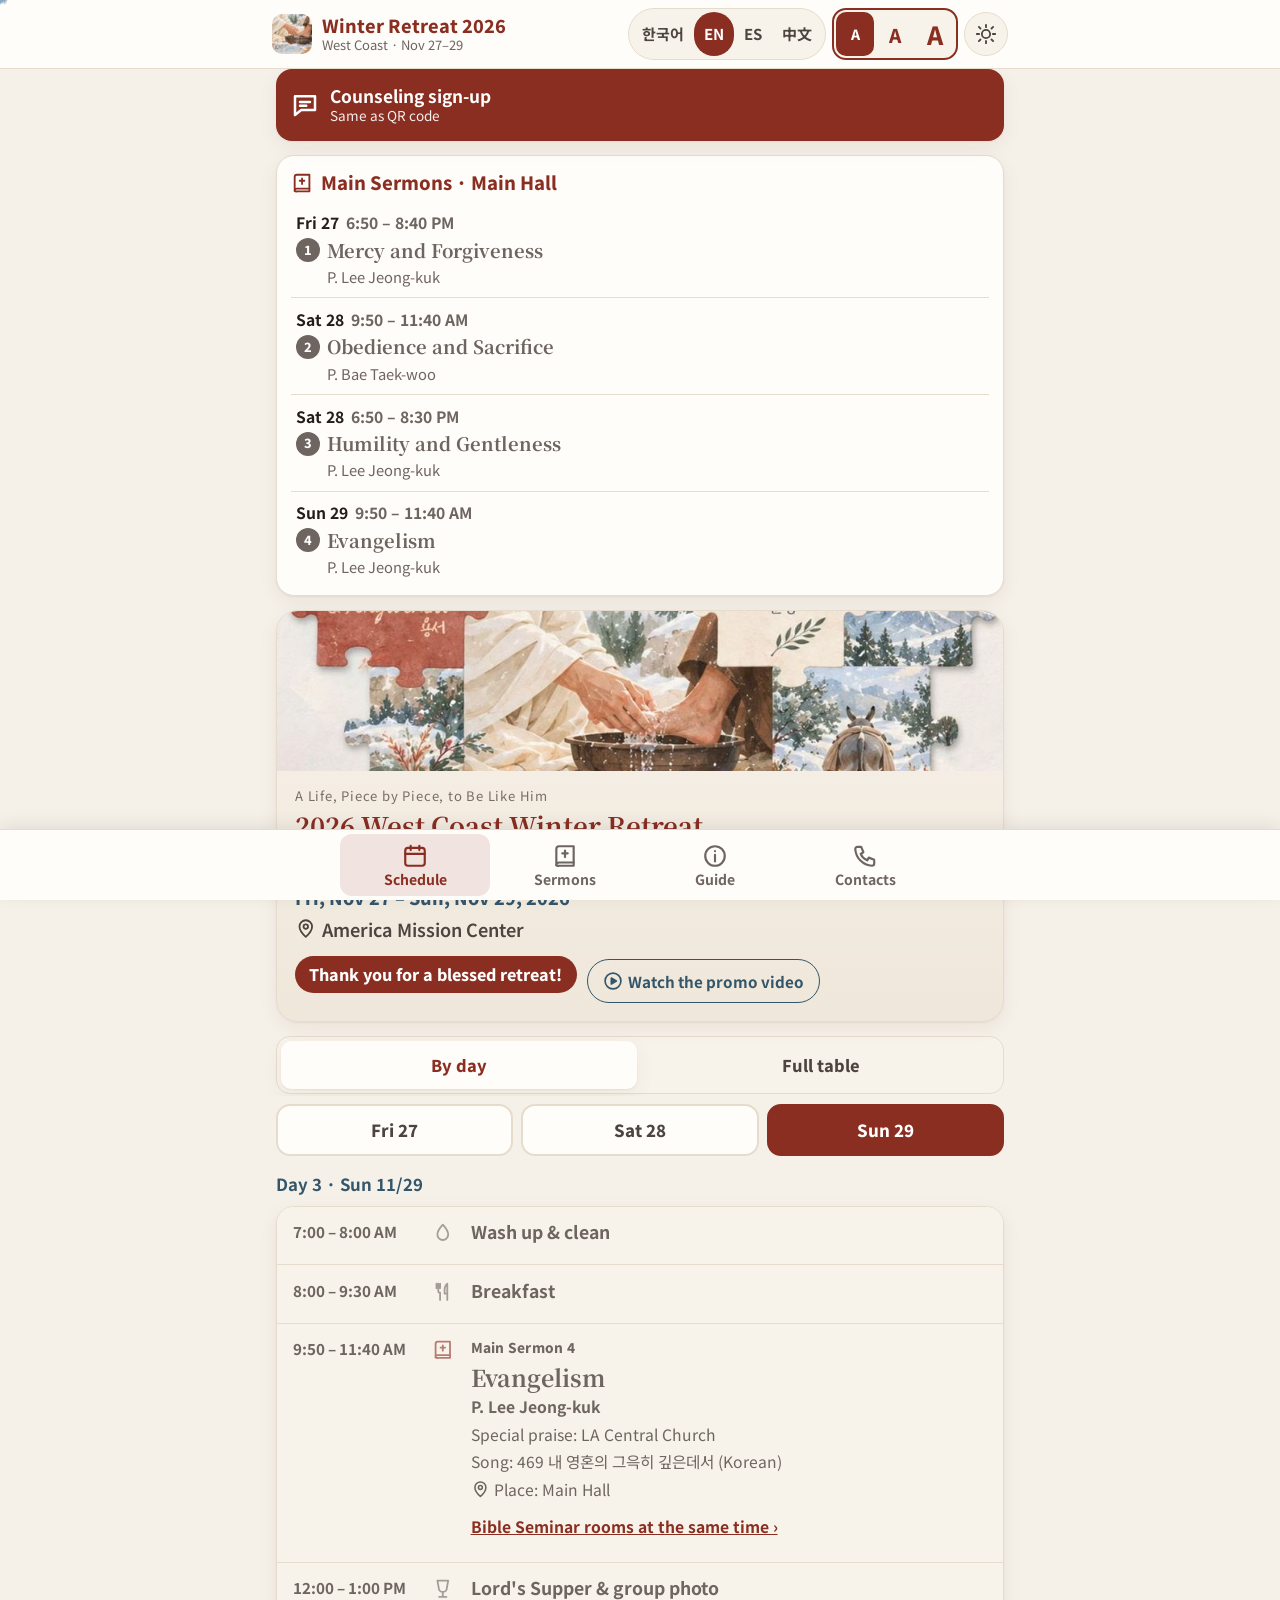
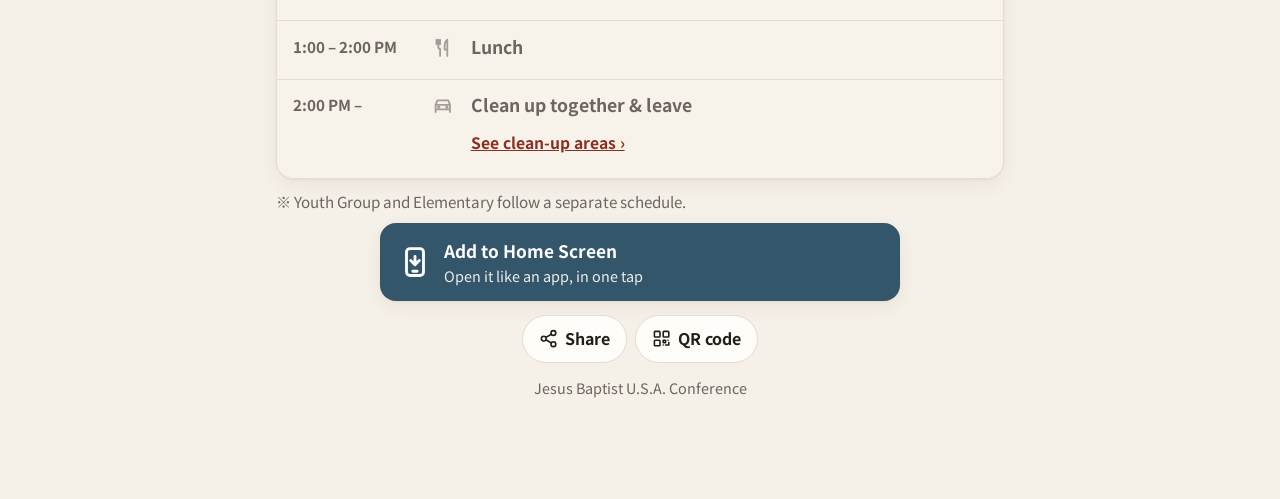
==== commit 29a24da1: "공지 띠 기능 (기간 지정, 긴급/안내, 닫기 기억, 켜 둔 앱도 3분 안에 새 공지 반영), README 정리 Co-Authored-By: Claude Opus 5.5 <nore" ====
--- a/index.html
+++ b/index.html
@@ -68,6 +68,7 @@
   </div>
 
   <main id="main" class="wrap">
+    <div class="notices" id="notices" role="status" aria-live="polite"></div>
     <!-- ① 일정 -->
     <section class="view" id="v-schedule" data-view="schedule">
       <div class="now card" id="nowCard" hidden></div>
--- a/styles.css
+++ b/styles.css
@@ -384,3 +384,22 @@
 #snow { position: fixed; inset: 0; width: 100%; height: 100%; pointer-events: none; z-index: 25; }
 @media (prefers-reduced-motion: reduce) { #snow { display: none; } }
 @media print { #snow { display: none; } }
+
+/* 말씀 30분 전: 더 눈에 띄게 */
+.sq-list li.soon button { background: #fff4d6; box-shadow: inset 4px 0 0 #8a5a00; }
+.soon-tag { background: #8a5a00; color: #fff; }
+:root[data-theme="dark"] .sq-list li.soon button { background: #3a2f12; }
+@media (prefers-color-scheme: dark) { :root:not([data-theme="light"]) .sq-list li.soon button { background: #3a2f12; } }
+.now-soon { display: inline-block; margin-bottom: .2rem; padding: .1rem .6rem; border-radius: 999px; background: #8a5a00; color: #fff; font-size: .9rem; font-weight: 800; }
+
+/* ── 공지 띠 ── */
+.notices:empty { display: none; }
+.notices { display: grid; gap: 8px; margin: 0 0 12px; }
+.notice { display: grid; grid-template-columns: auto 1fr auto; align-items: start; gap: .5rem; padding: .7rem .5rem .7rem .9rem; border-radius: 14px; font-weight: 600; line-height: 1.5; }
+.notice p { margin: 0; }
+.notice b { margin-right: .2rem; }
+.notice .ico { margin-top: .2em; }
+.notice button { width: 44px; height: 44px; margin: -.5rem -.1rem -.5rem 0; border: 0; background: transparent; color: inherit; font-size: 1.1rem; cursor: pointer; border-radius: 10px; }
+.notice.urgent { background: #a8281c; color: #fff; }
+.notice.info { background: var(--blue-soft); color: var(--ink); border: 1px solid color-mix(in srgb, var(--blue) 35%, var(--line)); }
+.notice.info b, .notice.info .ico { color: var(--blue); }
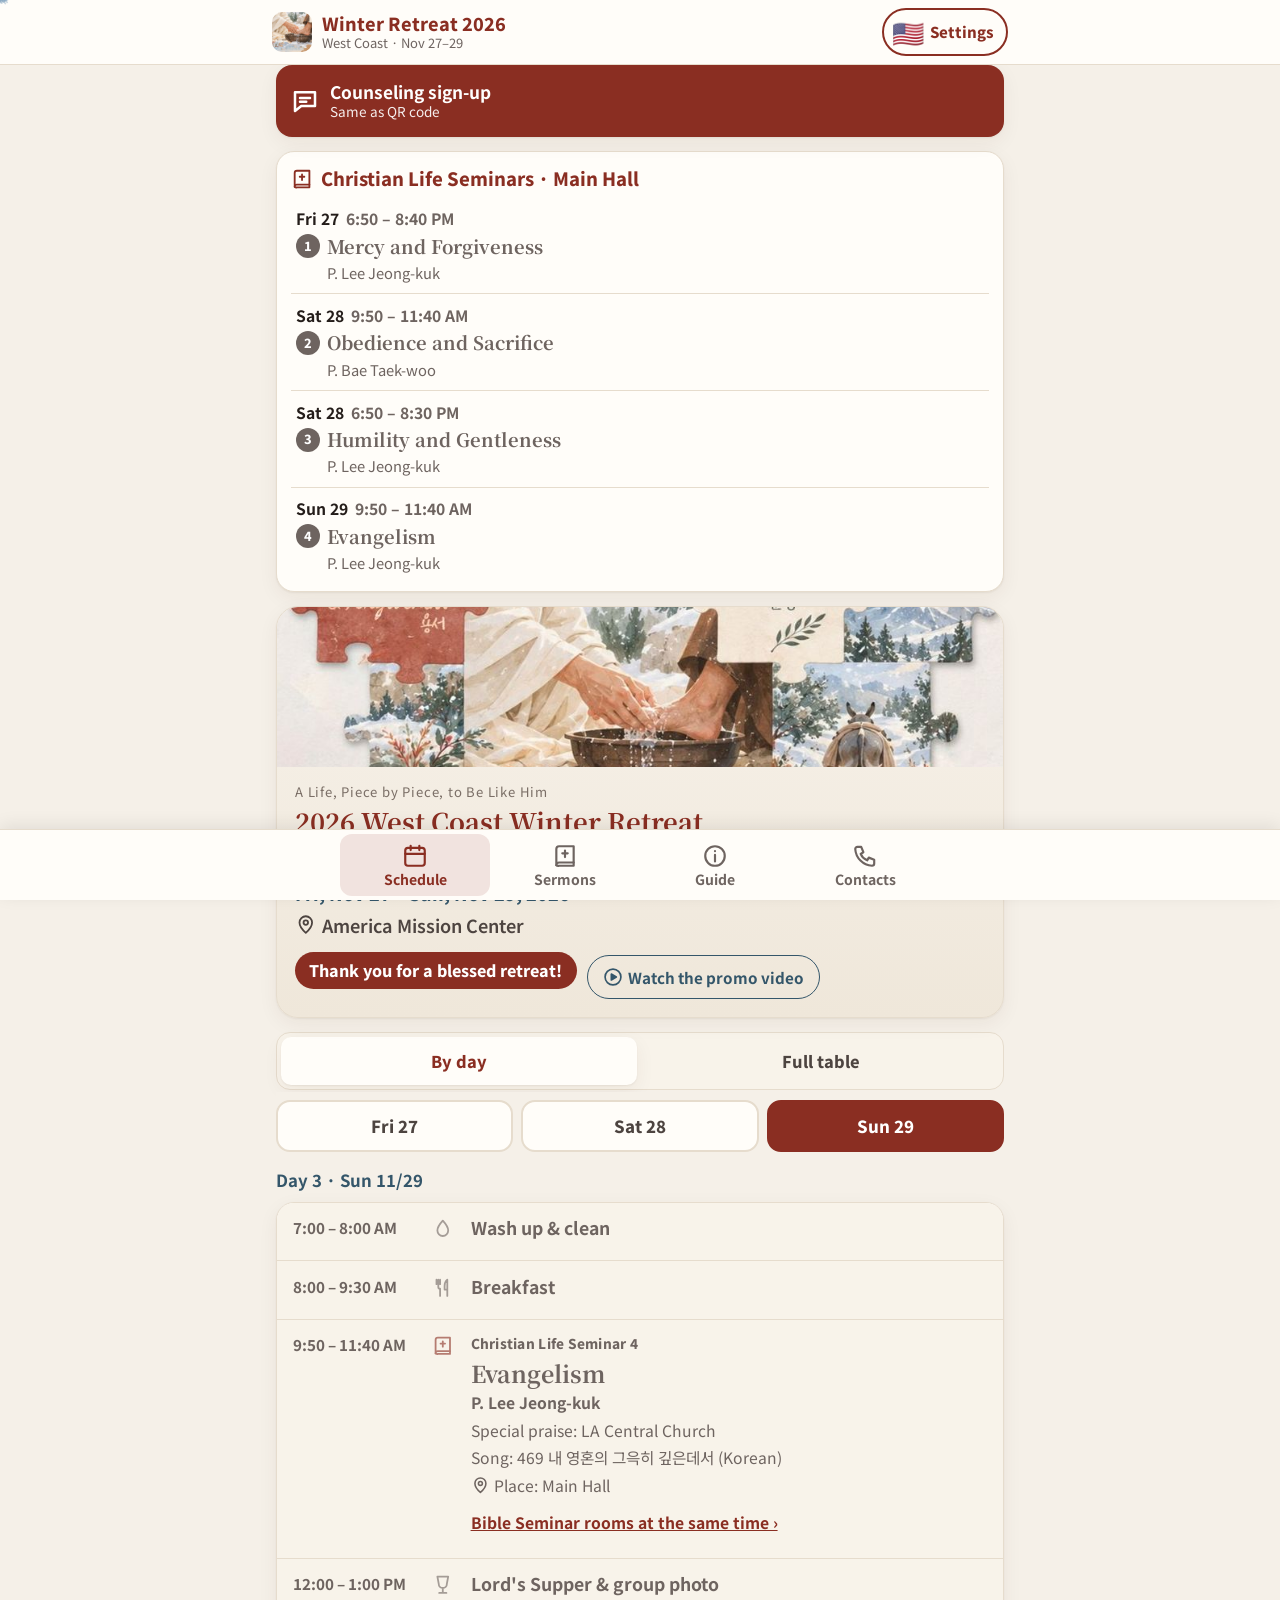
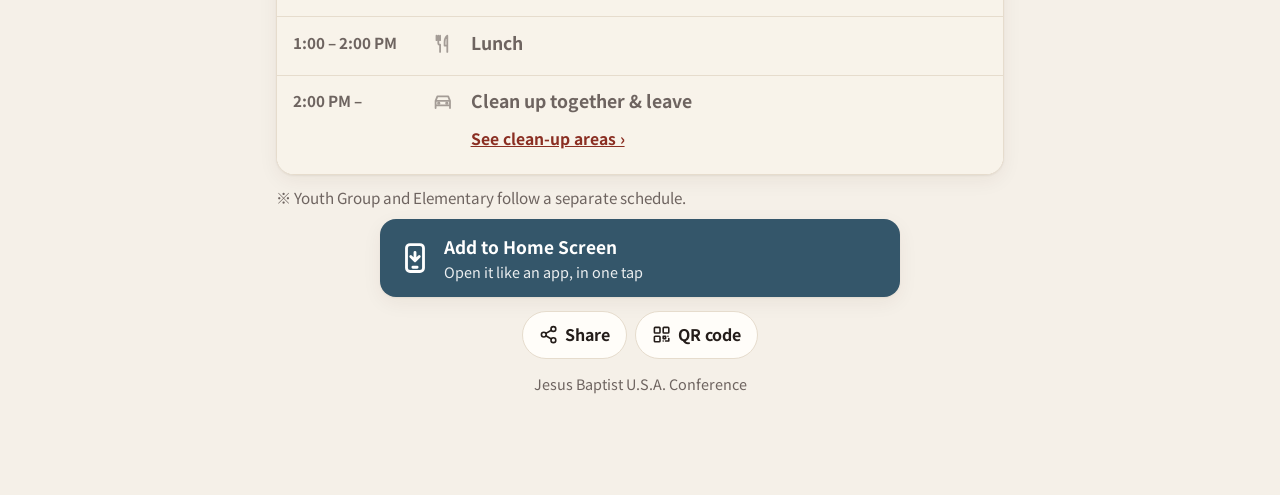
==== commit d7e0b443: "언어·글씨·화면 설정을 오른쪽 위 국기 버튼 → 설정 화면으로 이동 Co-Authored-By: Claude Opus 5.5 <noreply@anthropic.com> Claude" ====
--- a/index.html
+++ b/index.html
@@ -45,20 +45,10 @@
           <div class="brand-sub" id="brandSub"></div>
         </div>
       </div>
-      <div class="controls">
-        <div class="seg" role="group" aria-label="Language" id="langSeg">
-          <button type="button" data-lang="ko" lang="ko">한국어</button>
-          <button type="button" data-lang="en" lang="en">EN</button>
-          <button type="button" data-lang="es" lang="es">ES</button>
-          <button type="button" data-lang="zh" lang="zh">中文</button>
-        </div>
-        <div class="sizeseg" role="group" id="sizeSeg">
-          <button type="button" data-size="1"><span class="g g1" aria-hidden="true">가</span></button>
-          <button type="button" data-size="2"><span class="g g2" aria-hidden="true">가</span></button>
-          <button type="button" data-size="3"><span class="g g3" aria-hidden="true">가</span></button>
-        </div>
-        <button type="button" class="theme-btn" id="themeBtn"><span class="ico" id="themeIco" aria-hidden="true"></span><span class="sr" id="themeLabel"></span></button>
-      </div>
+      <button type="button" class="set-btn" id="setBtn" aria-haspopup="dialog">
+        <span class="flag" id="setFlag" aria-hidden="true"></span>
+        <span class="set-txt" id="setTxt"></span>
+      </button>
     </div>
   </header>
 
@@ -245,6 +235,37 @@
     <p class="vd-foot"><a id="videoOpen" target="_blank" rel="noopener"><span data-i18n="videoOpen"></span> ›</a></p>
   </dialog>
 
+  <!-- 설정: 언어 · 글씨 크기 · 화면 -->
+  <dialog id="setDialog" class="set-dlg" aria-labelledby="setTitle">
+    <div class="set-head">
+      <b id="setTitle" data-i18n="settings"></b>
+      <button type="button" class="set-close" id="setClose" data-i18n-aria="close">✕</button>
+    </div>
+    <div class="set-body">
+      <h3 class="set-h"><span>🌐</span> <span data-i18n="language"></span></h3>
+      <div class="set-langs" role="group" id="langSeg">
+        <button type="button" data-lang="ko" lang="ko"><span class="flag">🇰🇷</span><span>한국어</span><span class="chk">✓</span></button>
+        <button type="button" data-lang="en" lang="en"><span class="flag">🇺🇸</span><span>English</span><span class="chk">✓</span></button>
+        <button type="button" data-lang="es" lang="es"><span class="flag">🇪🇸</span><span>Español</span><span class="chk">✓</span></button>
+        <button type="button" data-lang="zh" lang="zh-Hans"><span class="flag">🇨🇳</span><span>中文</span><span class="chk">✓</span></button>
+      </div>
+      <h3 class="set-h"><span>🔠</span> <span data-i18n="textSize"></span></h3>
+      <div class="set-sizes" role="group" id="sizeSeg">
+        <button type="button" data-size="1"><span class="g g1" aria-hidden="true">가</span><small></small></button>
+        <button type="button" data-size="2"><span class="g g2" aria-hidden="true">가</span><small></small></button>
+        <button type="button" data-size="3"><span class="g g3" aria-hidden="true">가</span><small></small></button>
+      </div>
+      <p class="set-preview" id="sizePreview"></p>
+      <h3 class="set-h"><span>🌗</span> <span data-i18n="screenMode"></span></h3>
+      <div class="set-themes" role="group" id="themeSeg">
+        <button type="button" data-theme="light"><span class="ico" data-ico="sun"></span><small></small></button>
+        <button type="button" data-theme="dark"><span class="ico" data-ico="moon"></span><small></small></button>
+        <button type="button" data-theme="auto"><span class="ico" data-ico="auto"></span><small></small></button>
+      </div>
+      <button type="button" class="btn primary set-done" id="setDone" data-i18n="done"></button>
+    </div>
+  </dialog>
+
   <div class="toast" id="toast" role="status" aria-live="polite"></div>
 
   <canvas id="snow" aria-hidden="true"></canvas>
--- a/styles.css
+++ b/styles.css
@@ -403,3 +403,35 @@
 .notice.urgent { background: #a8281c; color: #fff; }
 .notice.info { background: var(--blue-soft); color: var(--ink); border: 1px solid color-mix(in srgb, var(--blue) 35%, var(--line)); }
 .notice.info b, .notice.info .ico { color: var(--blue); }
+
+/* ── 오른쪽 위 국기 버튼 ── */
+.topbar-inner { flex-wrap: nowrap; }
+.brand { width: auto !important; min-width: 0; }
+.set-btn { flex: none; display: inline-flex; align-items: center; gap: 6px; min-height: 48px; padding: 0 12px 0 8px; border-radius: 999px; border: 2px solid var(--primary); background: var(--surface); color: var(--primary); font-weight: 800; font-size: 15px; cursor: pointer; }
+.set-btn .flag { font-size: 26px; line-height: 1; }
+@media (max-width: 340px) { .set-btn .set-txt { display: none; } .set-btn { padding: 0 10px; } }
+
+/* ── 설정 화면 ── */
+dialog.set-dlg { width: min(480px, 100vw); max-width: 100vw; max-height: 100dvh; padding: 0; border-radius: 20px; overflow: auto; }
+@media (max-width: 520px) { dialog.set-dlg { width: 100vw; height: 100dvh; margin: 0; border-radius: 0; } }
+.set-head { position: sticky; top: 0; z-index: 1; display: flex; align-items: center; justify-content: space-between; padding: 12px 12px 12px 20px; background: var(--surface); border-bottom: 1px solid var(--line); }
+.set-head b { font-size: 1.3rem; }
+.set-close { width: 48px; height: 48px; border: 0; border-radius: 12px; background: var(--surface-2); font-size: 1.2rem; cursor: pointer; color: var(--ink); }
+.set-body { padding: 8px 20px 28px; }
+.set-h { display: flex; align-items: center; gap: .4rem; margin: 1.3rem 0 .6rem; font-size: 1.05rem; color: var(--ink-2); }
+.set-langs { display: grid; gap: 8px; }
+.set-langs button { display: grid; grid-template-columns: auto 1fr auto; align-items: center; gap: .8rem; min-height: 60px; padding: 0 1rem; border-radius: 14px; border: 2px solid var(--line); background: var(--surface); color: var(--ink); font-size: 1.2rem; font-weight: 700; text-align: left; cursor: pointer; }
+.set-langs .flag { font-size: 30px; line-height: 1; }
+.set-langs .chk { visibility: hidden; color: var(--primary); font-size: 1.3rem; font-weight: 900; }
+.set-langs button[aria-pressed="true"] { border-color: var(--primary); background: color-mix(in srgb, var(--primary) 8%, var(--surface)); }
+.set-langs button[aria-pressed="true"] .chk { visibility: visible; }
+.set-sizes, .set-themes { display: grid; grid-template-columns: repeat(3, 1fr); gap: 8px; }
+.set-sizes button, .set-themes button { display: flex; flex-direction: column; align-items: center; justify-content: center; gap: 4px; min-height: 84px; padding: 6px 4px; border-radius: 14px; border: 2px solid var(--line); background: var(--surface); color: var(--ink); cursor: pointer; }
+.set-sizes .g { font-weight: 800; line-height: 1; color: var(--primary); }
+.set-sizes .g1 { font-size: 18px; } .set-sizes .g2 { font-size: 26px; } .set-sizes .g3 { font-size: 34px; }
+.set-sizes small, .set-themes small { font-size: 14px; font-weight: 700; color: var(--ink-2); line-height: 1.2; text-align: center; }
+.set-themes .ico svg { width: 28px; height: 28px; }
+.set-sizes button[aria-pressed="true"], .set-themes button[aria-pressed="true"] { border-color: var(--primary); background: color-mix(in srgb, var(--primary) 8%, var(--surface)); }
+.set-sizes button[aria-pressed="true"] small, .set-themes button[aria-pressed="true"] small { color: var(--primary); }
+.set-preview { margin: .7rem 0 0; padding: .8rem 1rem; border-radius: 12px; background: var(--surface-2); font-family: var(--serif); font-size: 1.1rem; }
+.set-done { width: 100%; min-height: 56px; margin-top: 1.6rem; justify-content: center; font-size: 1.1rem; }
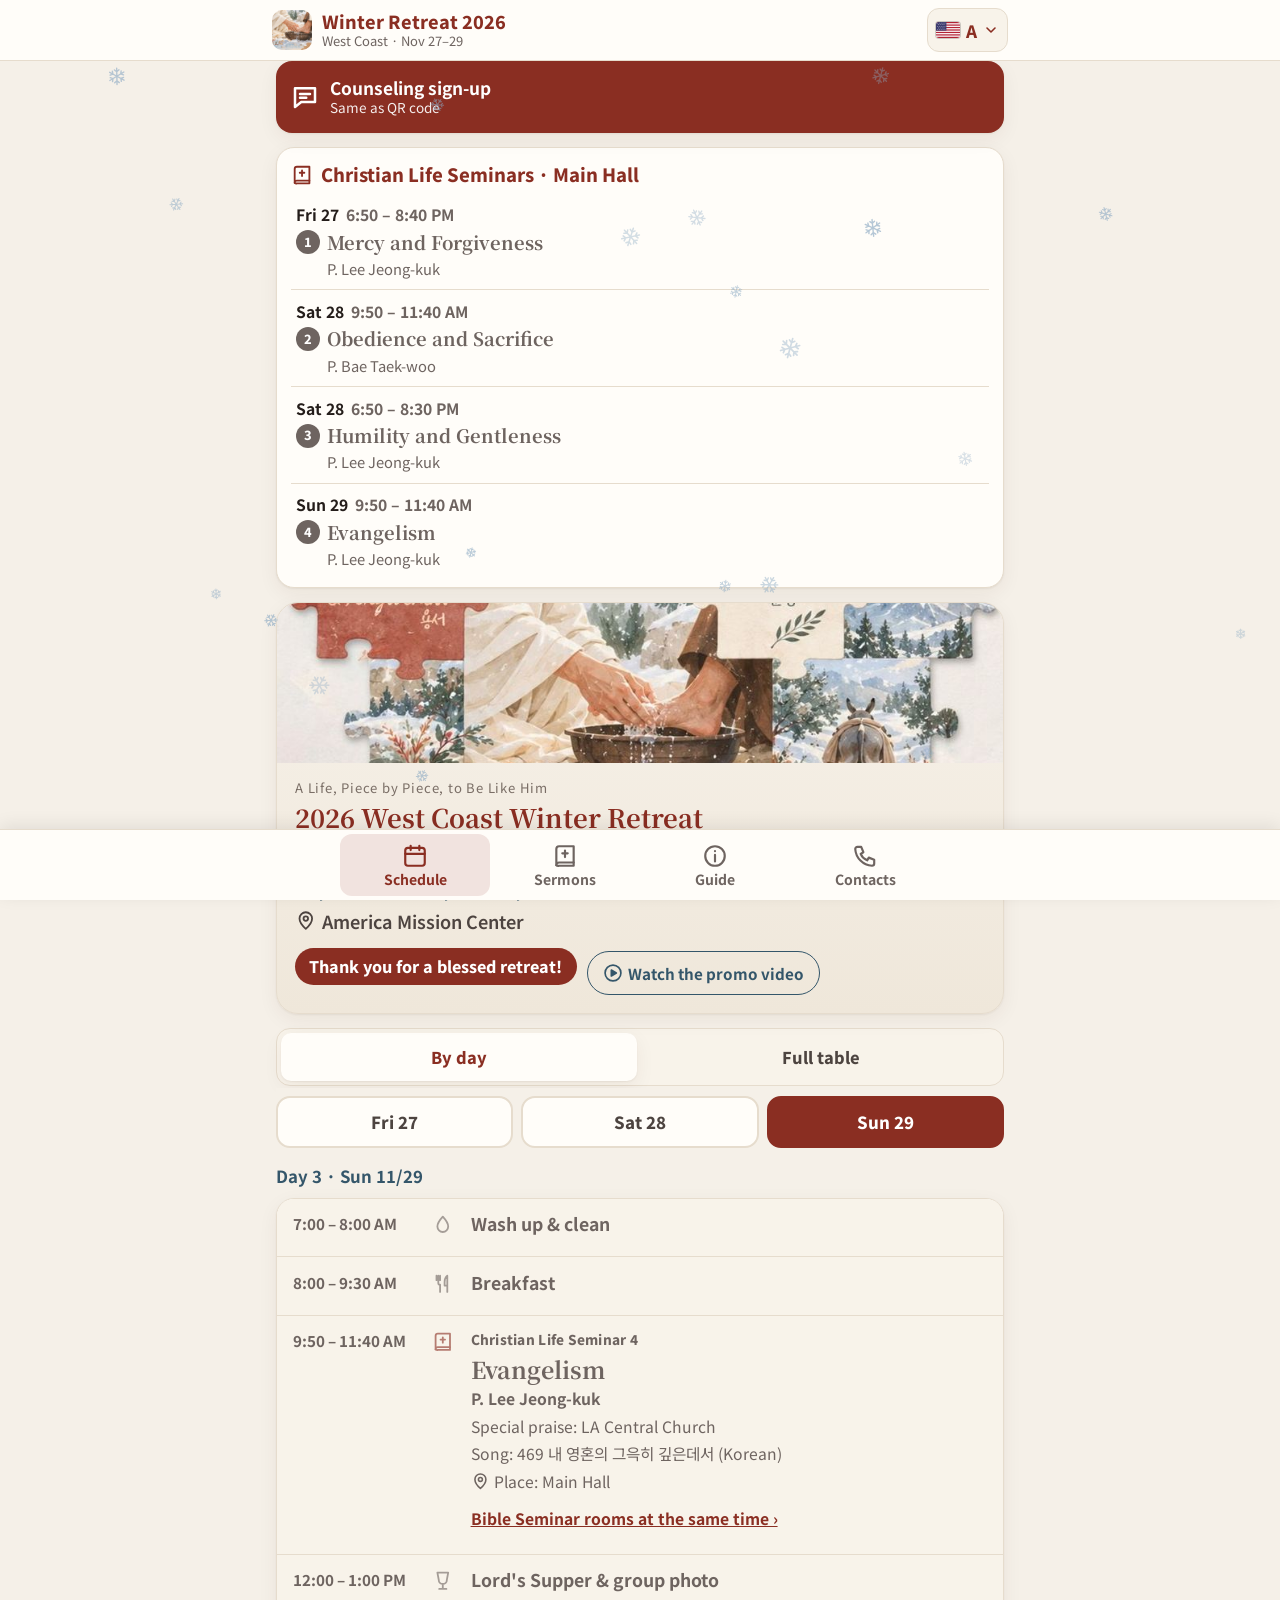
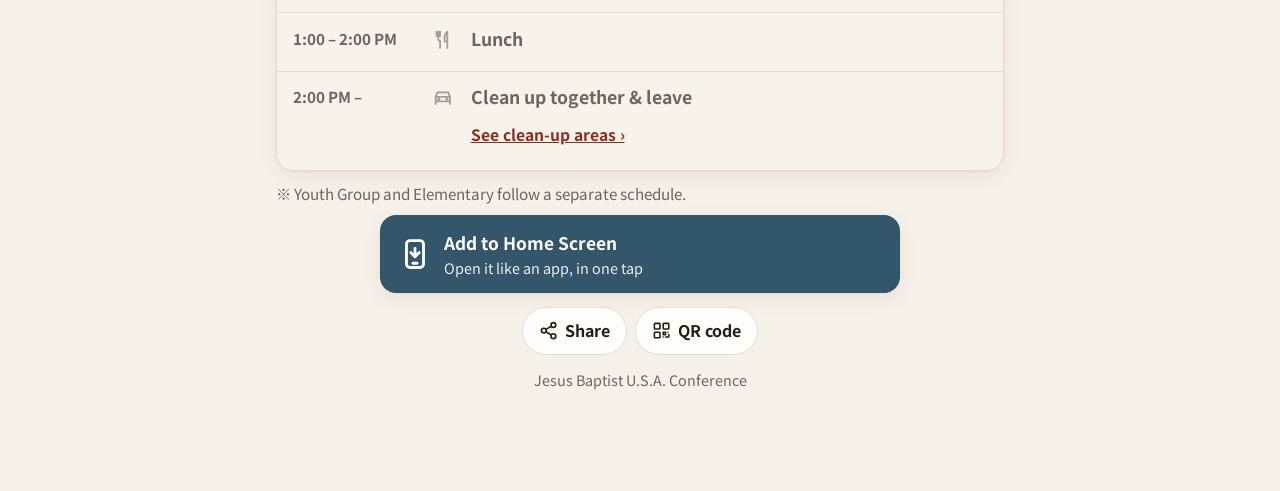
==== commit 221a61c8: "설정 버튼을 교회 달력과 같은 모양으로: 국기 + 가 + ▾, 아래에서 올라오는 설정 창, 스페인어는 멕시코 국기 Co-Authored-By: Claude Opus 5.5 <nor" ====
--- a/index.html
+++ b/index.html
@@ -46,8 +46,9 @@
         </div>
       </div>
       <button type="button" class="set-btn" id="setBtn" aria-haspopup="dialog">
-        <span class="flag" id="setFlag" aria-hidden="true"></span>
-        <span class="set-txt" id="setTxt"></span>
+        <span class="set-flag" id="setFlag" aria-hidden="true"></span>
+        <span class="set-g" id="setG" aria-hidden="true">가</span>
+        <span class="set-chev" aria-hidden="true"><svg viewBox="0 0 24 24"><path d="M6 9l6 6 6-6"/></svg></span>
       </button>
     </div>
   </header>
@@ -237,26 +238,27 @@
 
   <!-- 설정: 언어 · 글씨 크기 · 화면 -->
   <dialog id="setDialog" class="set-dlg" aria-labelledby="setTitle">
+    <div class="sheet-grip" aria-hidden="true"></div>
     <div class="set-head">
       <b id="setTitle" data-i18n="settings"></b>
-      <button type="button" class="set-close" id="setClose" data-i18n-aria="close">✕</button>
+      <button type="button" class="set-close" id="setClose">✕</button>
     </div>
     <div class="set-body">
-      <h3 class="set-h"><span>🌐</span> <span data-i18n="language"></span></h3>
+      <h3 class="set-h"><span data-i18n="language"></span></h3>
       <div class="set-langs" role="group" id="langSeg">
-        <button type="button" data-lang="ko" lang="ko"><span class="flag">🇰🇷</span><span>한국어</span><span class="chk">✓</span></button>
-        <button type="button" data-lang="en" lang="en"><span class="flag">🇺🇸</span><span>English</span><span class="chk">✓</span></button>
-        <button type="button" data-lang="es" lang="es"><span class="flag">🇪🇸</span><span>Español</span><span class="chk">✓</span></button>
-        <button type="button" data-lang="zh" lang="zh-Hans"><span class="flag">🇨🇳</span><span>中文</span><span class="chk">✓</span></button>
-      </div>
-      <h3 class="set-h"><span>🔠</span> <span data-i18n="textSize"></span></h3>
+        <button type="button" data-lang="ko" lang="ko"><svg class="flag" width="26" height="17" viewBox="0 0 30 20" aria-hidden="true"><rect width="30" height="20" fill="#fff"/><g transform="translate(15 10) rotate(33.7)"><path d="M-5 0a5 5 0 0 1 10 0z" fill="#cd2e3a"/><path d="M-5 0a5 5 0 0 0 10 0z" fill="#0047a0"/><circle cx="-2.5" r="2.5" fill="#cd2e3a"/><circle cx="2.5" r="2.5" fill="#0047a0"/></g><g fill="#111"><g transform="translate(6.3 4.3) rotate(-56.3)"><rect x="-2.2" y="-1.6" width="4.4" height=".8"/><rect x="-2.2" y="-0.3" width="4.4" height=".8"/><rect x="-2.2" y="1.0" width="4.4" height=".8"/></g><g transform="translate(23.7 15.7) rotate(-56.3)"><rect x="-2.2" y="-1.6" width="1.9" height=".8"/><rect x=".3" y="-1.6" width="1.9" height=".8"/><rect x="-2.2" y="-0.3" width="1.9" height=".8"/><rect x=".3" y="-0.3" width="1.9" height=".8"/><rect x="-2.2" y="1.0" width="1.9" height=".8"/><rect x=".3" y="1.0" width="1.9" height=".8"/></g><g transform="translate(23.7 4.3) rotate(56.3)"><rect x="-2.2" y="-1.6" width="1.9" height=".8"/><rect x=".3" y="-1.6" width="1.9" height=".8"/><rect x="-2.2" y="-0.3" width="4.4" height=".8"/><rect x="-2.2" y="1.0" width="1.9" height=".8"/><rect x=".3" y="1.0" width="1.9" height=".8"/></g><g transform="translate(6.3 15.7) rotate(56.3)"><rect x="-2.2" y="-1.6" width="4.4" height=".8"/><rect x="-2.2" y="-0.3" width="1.9" height=".8"/><rect x=".3" y="-0.3" width="1.9" height=".8"/><rect x="-2.2" y="1.0" width="4.4" height=".8"/></g></g></svg><span>한국어</span></button>
+        <button type="button" data-lang="en" lang="en"><svg class="flag" width="26" height="17" viewBox="0 0 30 20" aria-hidden="true"><rect width="30" height="20" fill="#fff"/><rect y="0.00" width="30" height="1.54" fill="#b22234"/><rect y="3.08" width="30" height="1.54" fill="#b22234"/><rect y="6.15" width="30" height="1.54" fill="#b22234"/><rect y="9.23" width="30" height="1.54" fill="#b22234"/><rect y="12.31" width="30" height="1.54" fill="#b22234"/><rect y="15.38" width="30" height="1.54" fill="#b22234"/><rect y="18.46" width="30" height="1.54" fill="#b22234"/><rect width="13" height="10.77" fill="#3c3b6e"/><circle cx="1.6" cy="1.4" r=".45" fill="#fff"/><circle cx="4.0" cy="1.4" r=".45" fill="#fff"/><circle cx="6.4" cy="1.4" r=".45" fill="#fff"/><circle cx="8.8" cy="1.4" r=".45" fill="#fff"/><circle cx="11.2" cy="1.4" r=".45" fill="#fff"/><circle cx="2.8" cy="3.4" r=".45" fill="#fff"/><circle cx="5.2" cy="3.4" r=".45" fill="#fff"/><circle cx="7.6" cy="3.4" r=".45" fill="#fff"/><circle cx="10.0" cy="3.4" r=".45" fill="#fff"/><circle cx="1.6" cy="5.4" r=".45" fill="#fff"/><circle cx="4.0" cy="5.4" r=".45" fill="#fff"/><circle cx="6.4" cy="5.4" r=".45" fill="#fff"/><circle cx="8.8" cy="5.4" r=".45" fill="#fff"/><circle cx="11.2" cy="5.4" r=".45" fill="#fff"/><circle cx="2.8" cy="7.4" r=".45" fill="#fff"/><circle cx="5.2" cy="7.4" r=".45" fill="#fff"/><circle cx="7.6" cy="7.4" r=".45" fill="#fff"/><circle cx="10.0" cy="7.4" r=".45" fill="#fff"/><circle cx="1.6" cy="9.4" r=".45" fill="#fff"/><circle cx="4.0" cy="9.4" r=".45" fill="#fff"/><circle cx="6.4" cy="9.4" r=".45" fill="#fff"/><circle cx="8.8" cy="9.4" r=".45" fill="#fff"/><circle cx="11.2" cy="9.4" r=".45" fill="#fff"/></svg><span>English</span></button>
+        <button type="button" data-lang="es" lang="es"><svg class="flag" width="26" height="17" viewBox="0 0 30 20" aria-hidden="true"><rect width="10" height="20" fill="#006847"/><rect x="10" width="10" height="20" fill="#fff"/><rect x="20" width="10" height="20" fill="#ce1126"/><circle cx="15" cy="10" r="2.7" fill="#8c5a2b"/><path d="M12.6 11.4q2.4 2.2 4.8 0" fill="none" stroke="#2e7d32" stroke-width=".7"/></svg><span>Español</span></button>
+        <button type="button" data-lang="zh" lang="zh-Hans"><svg class="flag" width="26" height="17" viewBox="0 0 30 20" aria-hidden="true"><rect width="30" height="20" fill="#de2910"/><polygon fill="#ffde00" points="5.00,2.00 5.67,4.08 7.85,4.07 6.08,5.35 6.76,7.43 5.00,6.14 3.24,7.43 3.92,5.35 2.15,4.07 4.33,4.08"/><polygon fill="#ffde00" points="10.39,1.08 10.33,1.80 11.00,2.09 10.29,2.25 10.22,2.97 9.85,2.35 9.14,2.52 9.62,1.97 9.25,1.34 9.91,1.63"/><polygon fill="#ffde00" points="12.72,3.31 12.38,3.95 12.88,4.47 12.17,4.34 11.83,4.98 11.73,4.26 11.01,4.14 11.66,3.82 11.56,3.10 12.07,3.63"/><polygon fill="#ffde00" points="12.94,6.66 12.37,7.10 12.62,7.79 12.01,7.38 11.44,7.83 11.64,7.13 11.04,6.72 11.77,6.70 11.97,6.00 12.21,6.68"/><polygon fill="#ffde00" points="10.36,8.07 10.32,8.79 11.00,9.05 10.30,9.24 10.26,9.97 9.86,9.35 9.16,9.54 9.62,8.98 9.22,8.37 9.90,8.63"/></svg><span>中文</span></button>
+      </div>
+      <h3 class="set-h"><span data-i18n="textSize"></span></h3>
       <div class="set-sizes" role="group" id="sizeSeg">
         <button type="button" data-size="1"><span class="g g1" aria-hidden="true">가</span><small></small></button>
         <button type="button" data-size="2"><span class="g g2" aria-hidden="true">가</span><small></small></button>
         <button type="button" data-size="3"><span class="g g3" aria-hidden="true">가</span><small></small></button>
       </div>
       <p class="set-preview" id="sizePreview"></p>
-      <h3 class="set-h"><span>🌗</span> <span data-i18n="screenMode"></span></h3>
+      <h3 class="set-h"><span data-i18n="screenMode"></span></h3>
       <div class="set-themes" role="group" id="themeSeg">
         <button type="button" data-theme="light"><span class="ico" data-ico="sun"></span><small></small></button>
         <button type="button" data-theme="dark"><span class="ico" data-ico="moon"></span><small></small></button>
--- a/styles.css
+++ b/styles.css
@@ -404,34 +404,39 @@
 .notice.info { background: var(--blue-soft); color: var(--ink); border: 1px solid color-mix(in srgb, var(--blue) 35%, var(--line)); }
 .notice.info b, .notice.info .ico { color: var(--blue); }
 
-/* ── 오른쪽 위 국기 버튼 ── */
+/* ── 오른쪽 위 설정 버튼: 국기 · 글씨 · ▾ (2027 교회 달력과 같은 모양) ── */
 .topbar-inner { flex-wrap: nowrap; }
-.brand { width: auto !important; min-width: 0; }
-.set-btn { flex: none; display: inline-flex; align-items: center; gap: 6px; min-height: 48px; padding: 0 12px 0 8px; border-radius: 999px; border: 2px solid var(--primary); background: var(--surface); color: var(--primary); font-weight: 800; font-size: 15px; cursor: pointer; }
-.set-btn .flag { font-size: 26px; line-height: 1; }
-@media (max-width: 340px) { .set-btn .set-txt { display: none; } .set-btn { padding: 0 10px; } }
-
-/* ── 설정 화면 ── */
-dialog.set-dlg { width: min(480px, 100vw); max-width: 100vw; max-height: 100dvh; padding: 0; border-radius: 20px; overflow: auto; }
-@media (max-width: 520px) { dialog.set-dlg { width: 100vw; height: 100dvh; margin: 0; border-radius: 0; } }
-.set-head { position: sticky; top: 0; z-index: 1; display: flex; align-items: center; justify-content: space-between; padding: 12px 12px 12px 20px; background: var(--surface); border-bottom: 1px solid var(--line); }
-.set-head b { font-size: 1.3rem; }
-.set-close { width: 48px; height: 48px; border: 0; border-radius: 12px; background: var(--surface-2); font-size: 1.2rem; cursor: pointer; color: var(--ink); }
-.set-body { padding: 8px 20px 28px; }
-.set-h { display: flex; align-items: center; gap: .4rem; margin: 1.3rem 0 .6rem; font-size: 1.05rem; color: var(--ink-2); }
-.set-langs { display: grid; gap: 8px; }
-.set-langs button { display: grid; grid-template-columns: auto 1fr auto; align-items: center; gap: .8rem; min-height: 60px; padding: 0 1rem; border-radius: 14px; border: 2px solid var(--line); background: var(--surface); color: var(--ink); font-size: 1.2rem; font-weight: 700; text-align: left; cursor: pointer; }
-.set-langs .flag { font-size: 30px; line-height: 1; }
-.set-langs .chk { visibility: hidden; color: var(--primary); font-size: 1.3rem; font-weight: 900; }
-.set-langs button[aria-pressed="true"] { border-color: var(--primary); background: color-mix(in srgb, var(--primary) 8%, var(--surface)); }
-.set-langs button[aria-pressed="true"] .chk { visibility: visible; }
+.brand { width: auto !important; min-width: 0; flex: 1 1 auto; }
+.brand > div { min-width: 0; }
+.brand-name, .brand-sub { white-space: nowrap; overflow: hidden; text-overflow: ellipsis; }
+.flag { width: 26px; height: 17px; border-radius: 3px; box-shadow: 0 0 0 1px rgba(0,0,0,.18); display: block; }
+.set-btn { flex: none; display: inline-flex; align-items: center; gap: 6px; height: 44px; padding: 0 8px 0 8px; border: 1px solid var(--line); border-radius: 12px; background: var(--surface-2); color: var(--primary); cursor: pointer; font-weight: 800; }
+.set-flag .flag { width: 24px; height: 16px; }
+.set-g { font-size: 17px; line-height: 1; }
+.set-chev svg { width: 16px; height: 16px; fill: none; stroke: currentColor; stroke-width: 2.4; stroke-linecap: round; stroke-linejoin: round; display: block; }
+
+/* ── 설정 창: 휴대폰은 아래에서 올라옴 ── */
+dialog.set-dlg { width: 100%; max-width: 560px; margin: auto auto 0; max-height: 92dvh; padding: 0 0 env(safe-area-inset-bottom); border-radius: 22px 22px 0 0; overflow: auto; }
+dialog.set-dlg[open] { animation: sheetUp .22s ease-out; }
+@keyframes sheetUp { from { transform: translateY(40px); opacity: .4; } to { transform: none; opacity: 1; } }
+@media (min-width: 720px) { dialog.set-dlg { margin: auto; border-radius: 22px; } }
+.sheet-grip { width: 44px; height: 5px; border-radius: 3px; background: var(--line); margin: 10px auto 0; }
+.set-head { position: relative; display: flex; align-items: center; justify-content: center; padding: 6px 56px 4px; }
+.set-head b { font-size: 1.2rem; }
+.set-close { position: absolute; right: 10px; top: 0; width: 44px; height: 44px; border: 0; border-radius: 12px; background: transparent; font-size: 1.15rem; cursor: pointer; color: var(--muted); }
+.set-body { padding: 0 18px 18px; }
+.set-h { margin: .9rem 0 .4rem; font-size: 1rem; color: var(--ink-2); }
+.set-langs { display: grid; grid-template-columns: 1fr 1fr; gap: 8px; }
 .set-sizes, .set-themes { display: grid; grid-template-columns: repeat(3, 1fr); gap: 8px; }
-.set-sizes button, .set-themes button { display: flex; flex-direction: column; align-items: center; justify-content: center; gap: 4px; min-height: 84px; padding: 6px 4px; border-radius: 14px; border: 2px solid var(--line); background: var(--surface); color: var(--ink); cursor: pointer; }
-.set-sizes .g { font-weight: 800; line-height: 1; color: var(--primary); }
-.set-sizes .g1 { font-size: 18px; } .set-sizes .g2 { font-size: 26px; } .set-sizes .g3 { font-size: 34px; }
-.set-sizes small, .set-themes small { font-size: 14px; font-weight: 700; color: var(--ink-2); line-height: 1.2; text-align: center; }
-.set-themes .ico svg { width: 28px; height: 28px; }
-.set-sizes button[aria-pressed="true"], .set-themes button[aria-pressed="true"] { border-color: var(--primary); background: color-mix(in srgb, var(--primary) 8%, var(--surface)); }
+.set-langs button, .set-sizes button, .set-themes button { display: flex; align-items: center; justify-content: center; gap: .55rem; min-height: 58px; padding: .4rem .5rem; border-radius: 14px; border: 2px solid var(--line); background: var(--surface-2); color: var(--ink); font-weight: 700; font-size: 1.05rem; cursor: pointer; }
+.set-langs .flag { width: 30px; height: 20px; flex: none; }
+.set-sizes button { flex-direction: column; gap: 2px; min-height: 76px; }
+.set-themes button { flex-direction: column; gap: 2px; }
+.set-sizes .g { font-weight: 800; line-height: 1.1; color: var(--primary); }
+.set-sizes .g1 { font-size: 16px; } .set-sizes .g2 { font-size: 22px; } .set-sizes .g3 { font-size: 28px; }
+.set-sizes small, .set-themes small { font-size: .85rem; font-weight: 700; color: var(--ink-2); line-height: 1.2; text-align: center; }
+.set-themes .ico svg { width: 24px; height: 24px; }
+.set-langs button[aria-pressed="true"], .set-sizes button[aria-pressed="true"], .set-themes button[aria-pressed="true"] { border-color: var(--primary); background: var(--surface); box-shadow: 0 0 0 1px var(--primary); }
 .set-sizes button[aria-pressed="true"] small, .set-themes button[aria-pressed="true"] small { color: var(--primary); }
-.set-preview { margin: .7rem 0 0; padding: .8rem 1rem; border-radius: 12px; background: var(--surface-2); font-family: var(--serif); font-size: 1.1rem; }
-.set-done { width: 100%; min-height: 56px; margin-top: 1.6rem; justify-content: center; font-size: 1.1rem; }
+.set-preview { margin: .6rem 0 0; padding: .7rem .9rem; border-radius: 12px; background: var(--surface-2); font-family: var(--serif); font-size: 1.05rem; }
+.set-done { width: 100%; min-height: 54px; margin-top: 1.2rem; justify-content: center; font-size: 1.1rem; }
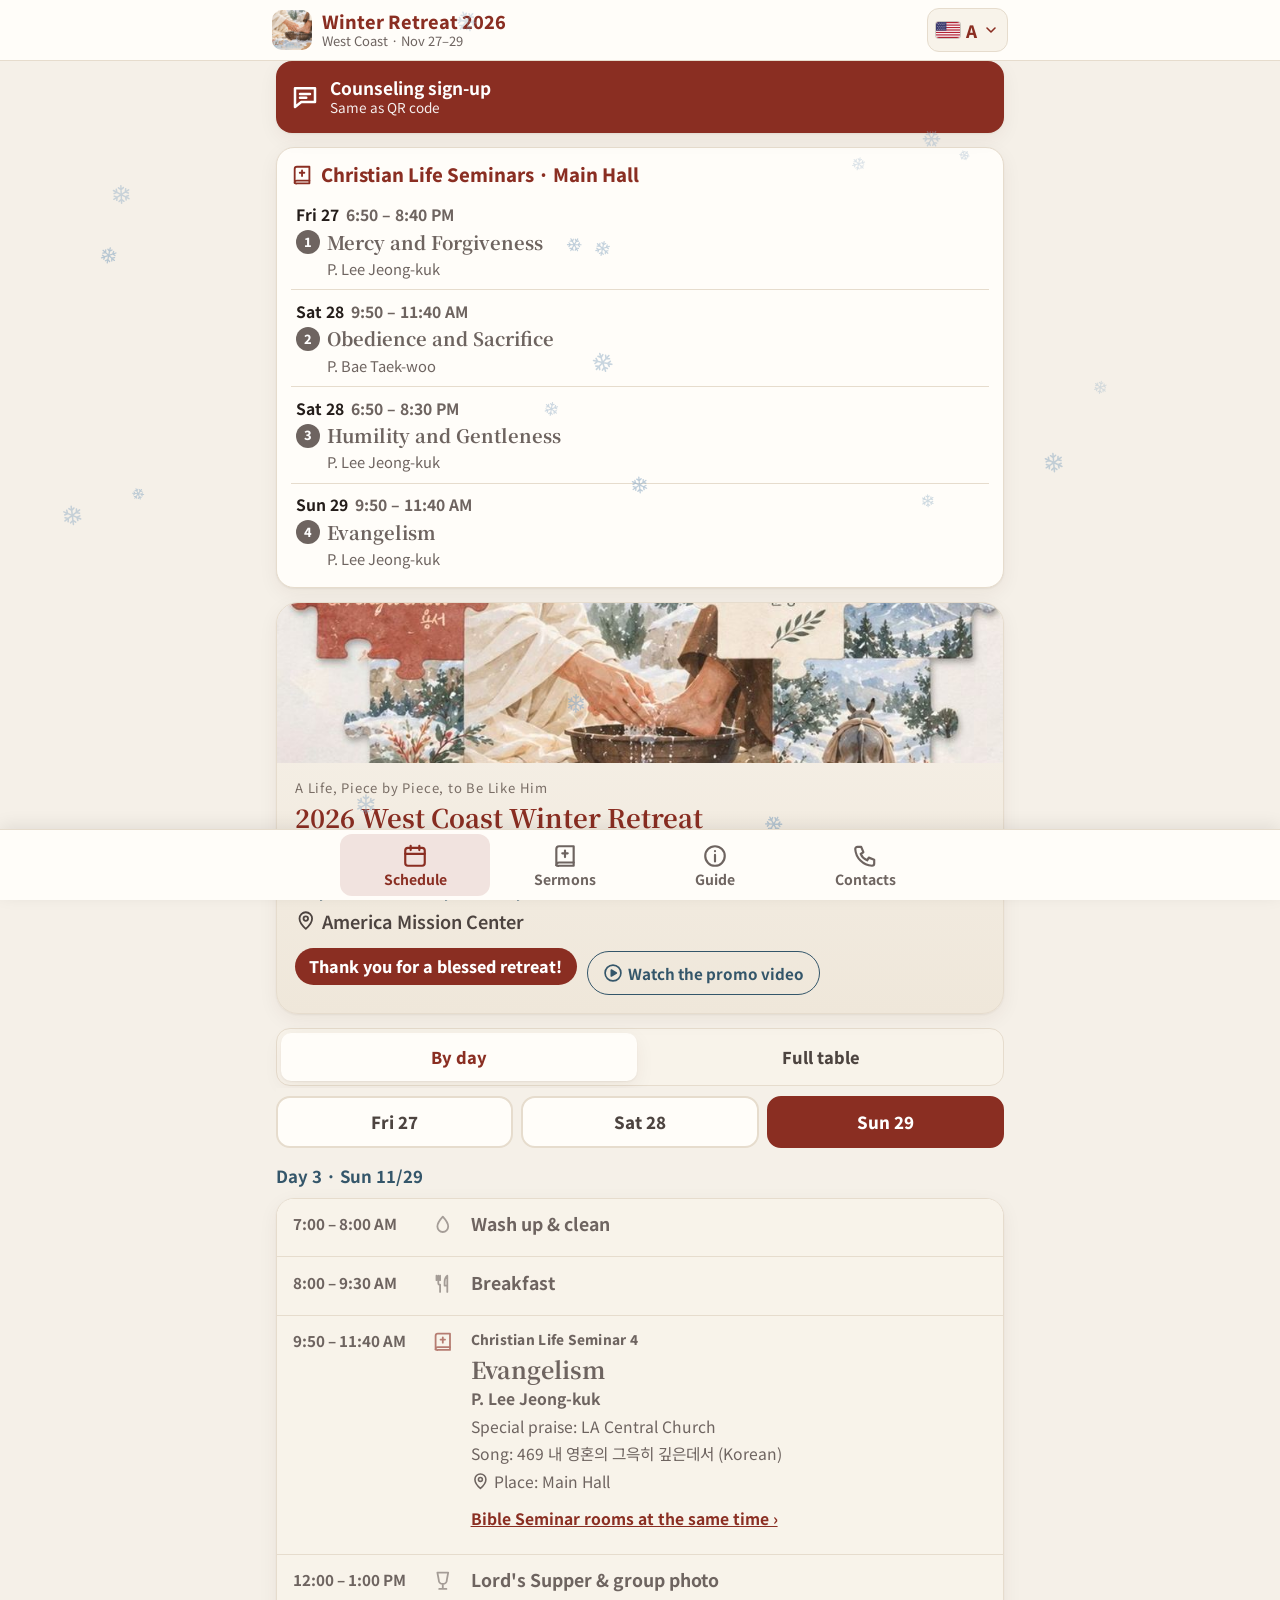
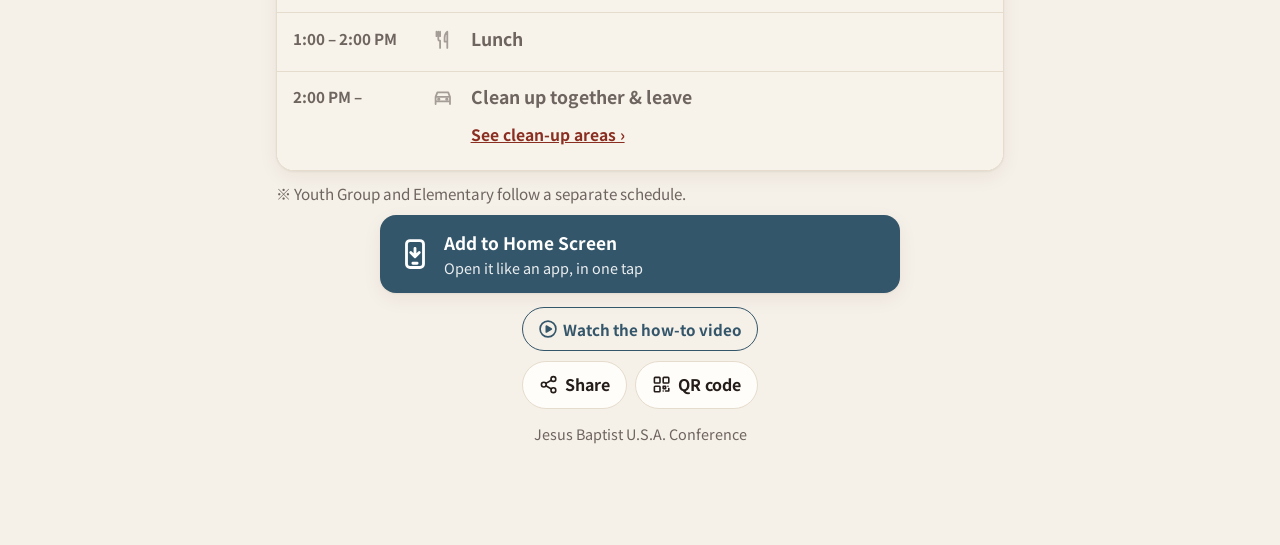
==== commit 2cb88be7: "앱에 「사용법 영상 보기」 버튼 추가 (홈 화면 추가 안내 창 · 아래쪽 바로가기 버튼 밑, 언어별 영상) Co-Authored-By: Claude Opus 5.5 <noreply" ====
--- a/index.html
+++ b/index.html
@@ -200,6 +200,7 @@
         <span class="ico" data-ico="phoneDl"></span>
         <span class="install-txt"><b data-i18n="installTitle"></b><small data-i18n="installSub"></small></span>
       </button>
+      <button type="button" class="howto-link" data-howto><span class="ico" data-ico="play"></span><span data-i18n="howtoBtn"></span></button>
       <div class="foot-actions">
         <button type="button" class="btn" id="shareBtn"><span class="ico" data-ico="share"></span><span data-i18n="share"></span></button>
         <button type="button" class="btn" id="qrBtn"><span class="ico" data-ico="qr"></span><span data-i18n="qr"></span></button>
@@ -223,6 +224,7 @@
     <div class="ins-box">
       <p class="ins-title" id="insTitle"></p>
       <ol class="ins-steps" id="insSteps"></ol>
+      <button type="button" class="howto-link" data-howto><span class="ico" data-ico="play"></span><span data-i18n="howtoBtn"></span></button>
       <button type="button" class="btn primary" id="insClose" data-i18n="ok"></button>
     </div>
   </dialog>
@@ -268,6 +270,12 @@
     </div>
   </dialog>
 
+  <!-- 사용법 영상 (홈 화면에 추가하는 방법) -->
+  <dialog id="howtoDialog" class="howto-dlg">
+    <div class="vd-head"><b data-i18n="howtoTitle"></b><button type="button" class="btn" id="howtoClose" data-i18n="close"></button></div>
+    <video id="howtoVideo" controls playsinline preload="none"></video>
+  </dialog>
+
   <div class="toast" id="toast" role="status" aria-live="polite"></div>
 
   <canvas id="snow" aria-hidden="true"></canvas>
--- a/styles.css
+++ b/styles.css
@@ -56,7 +56,7 @@
 .wrap { max-width: 760px; margin: 0 auto; padding: 0 16px; }
 
 /* ── 상단바 (px 고정) ── */
-.topbar { position: relative; z-index: 20; background: var(--surface); border-bottom: 1px solid var(--line); }
+.topbar { position: relative; z-index: 20; background: var(--surface); border-bottom: 1px solid var(--line); padding-top: env(safe-area-inset-top); padding-left: env(safe-area-inset-left); padding-right: env(safe-area-inset-right); }
 .topbar-inner { max-width: 760px; margin: 0 auto; padding: 8px 12px; display: flex; align-items: center; justify-content: space-between; gap: 8px 10px; flex-wrap: wrap; }
 .brand { display: flex; align-items: center; gap: 10px; min-width: 0; }
 .brand img { border-radius: 10px; flex: none; }
@@ -124,7 +124,7 @@
 @keyframes pulse { 0%, 100% { opacity: 1; } 50% { opacity: .3; } }
 
 /* ── 날짜 탭 ── */
-.daytabs { display: grid; grid-template-columns: repeat(3, 1fr); gap: 8px; position: sticky; top: 0; z-index: 10; background: var(--bg); padding: 8px 0; }
+.daytabs { display: grid; grid-template-columns: repeat(3, 1fr); gap: 8px; position: sticky; top: env(safe-area-inset-top); z-index: 10; background: var(--bg); padding: 8px 0; }
 .daytabs button { min-height: 52px; border-radius: 14px; border: 2px solid var(--line); background: var(--surface); font-weight: 800; font-size: 1.05rem; cursor: pointer; color: var(--ink-2); line-height: 1.2; padding: 4px; display: flex; flex-direction: column; align-items: center; justify-content: center; }
 .daytabs button small { font-size: .75rem; color: var(--live); }
 .daytabs button[aria-selected="true"] { background: var(--primary); border-color: var(--primary); color: var(--primary-ink); }
@@ -440,3 +440,15 @@
 .set-sizes button[aria-pressed="true"] small, .set-themes button[aria-pressed="true"] small { color: var(--primary); }
 .set-preview { margin: .6rem 0 0; padding: .7rem .9rem; border-radius: 12px; background: var(--surface-2); font-family: var(--serif); font-size: 1.05rem; }
 .set-done { width: 100%; min-height: 54px; margin-top: 1.2rem; justify-content: center; font-size: 1.1rem; }
+
+/* 홈 화면 앱(아이폰): 화면 맨 위 시계·배터리 줄 아래로 내용이 들어가지 않게 */
+.daytabs::before { content: ""; position: absolute; left: 0; right: 0; bottom: 100%; height: env(safe-area-inset-top); background: var(--bg); }
+.wrap { padding-left: max(16px, env(safe-area-inset-left)); padding-right: max(16px, env(safe-area-inset-right)); }
+
+/* 사용법 영상 버튼 (작게) */
+.howto-link { display: inline-flex; align-items: center; gap: .35rem; min-height: 44px; margin: 0 auto 10px; padding: 0 .9rem; border-radius: 999px; border: 1.5px solid var(--blue); background: transparent; color: var(--blue); font-weight: 700; font-size: .95rem; cursor: pointer; }
+.howto-link .ico svg { width: 20px; height: 20px; }
+.ins-box .howto-link { display: flex; margin: 0 auto 12px; }
+/* 사용법 영상 창 (세로 영상) */
+dialog.howto-dlg { width: min(440px, 96vw); max-width: 96vw; padding: 0; background: #111; color: #fff; }
+dialog.howto-dlg video { display: block; width: 100%; max-height: calc(100dvh - 110px); aspect-ratio: 9 / 16; background: #000; }
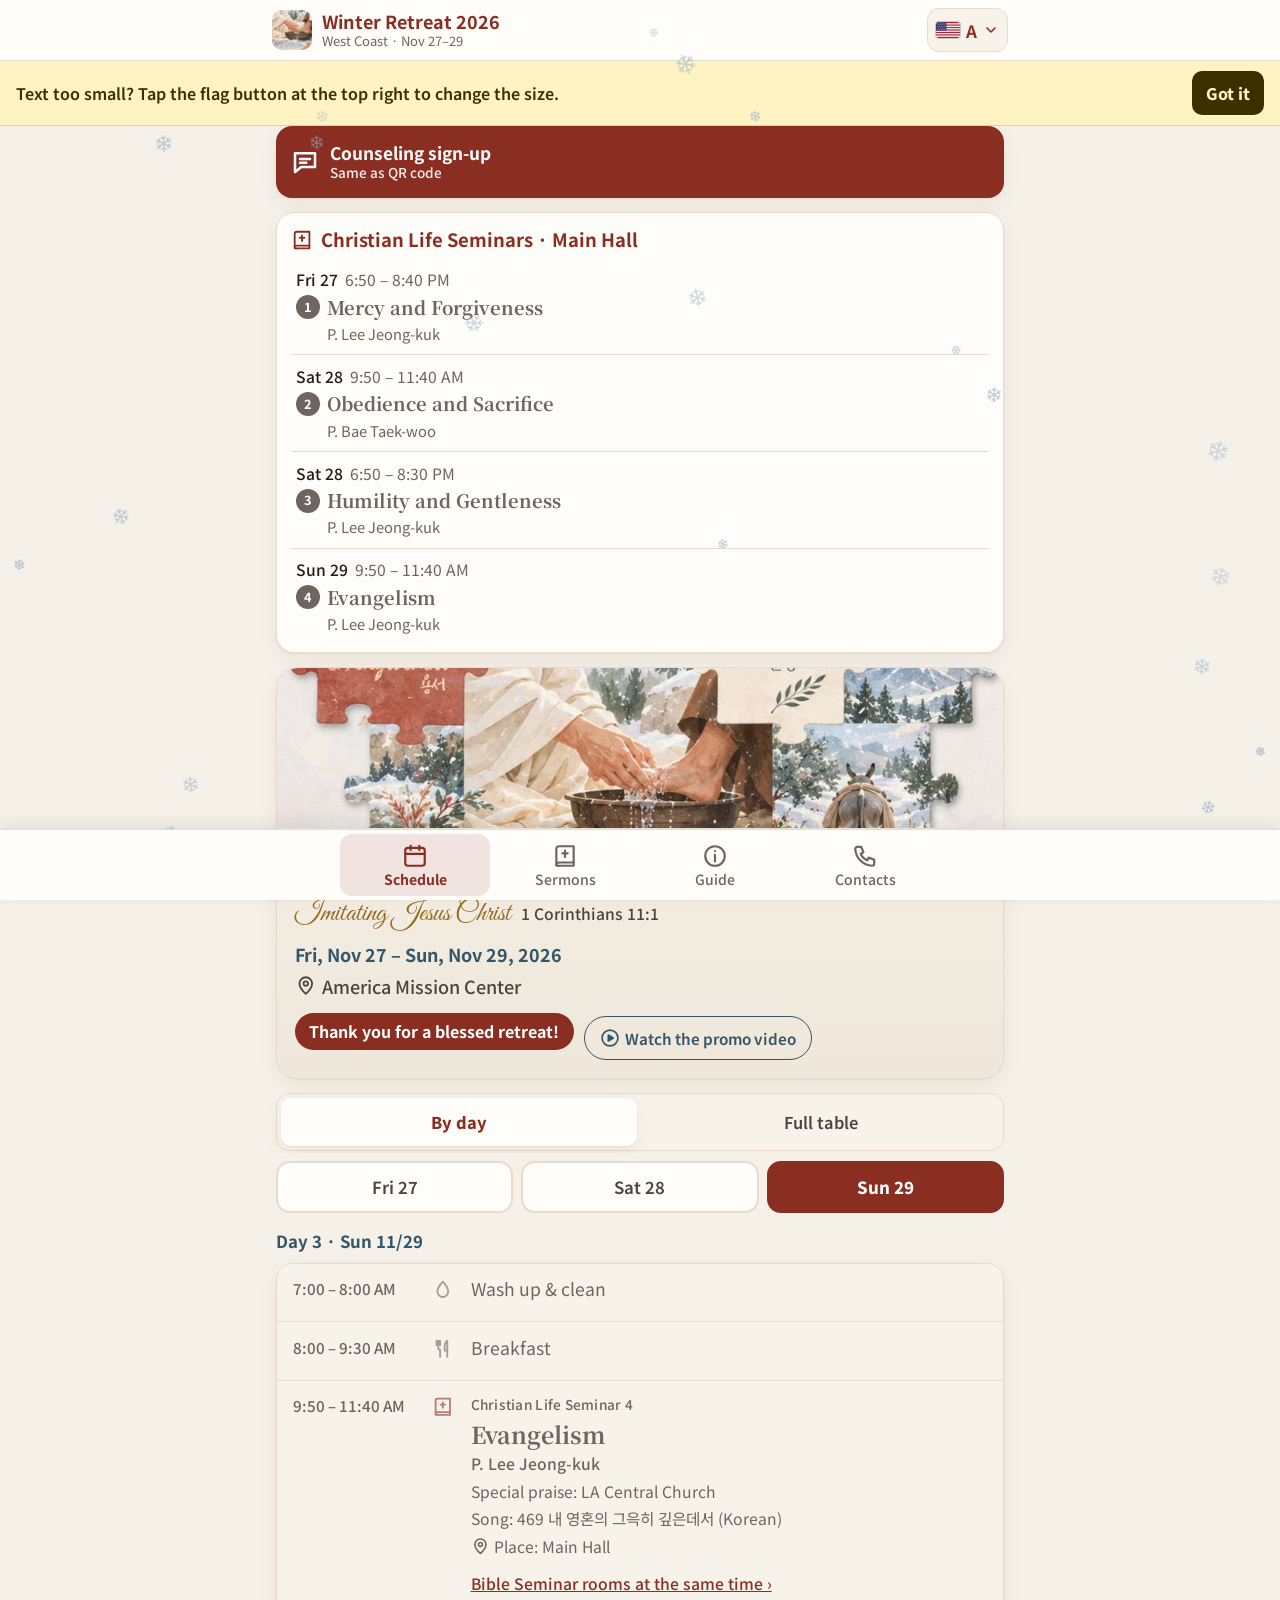
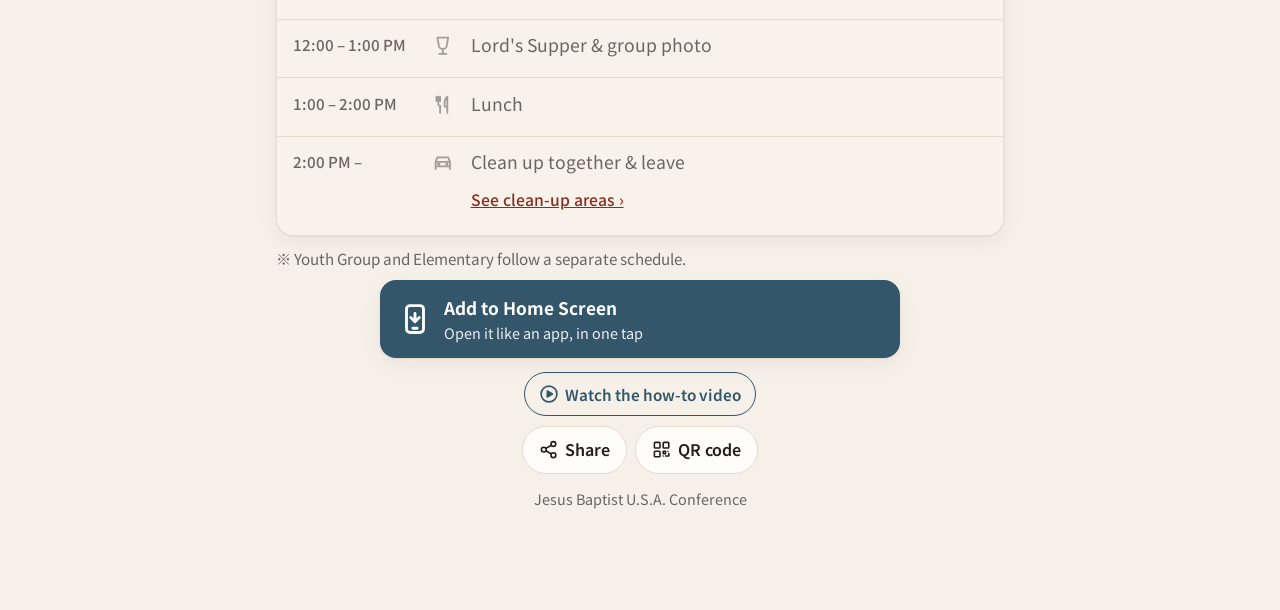
==== commit e853d83e: "글씨 굵기 정리: 일반 글은 본문 굵기로, 말씀 제목·지금·날짜·전화번호 등 꼭 필요한 곳만 굵게 Co-Authored-By: Claude Opus 5.5 <noreply@anth" ====
--- a/index.html
+++ b/index.html
@@ -26,7 +26,7 @@
   <meta name="apple-mobile-web-app-status-bar-style" content="default">
   <link rel="preconnect" href="https://fonts.googleapis.com">
   <link rel="preconnect" href="https://fonts.gstatic.com" crossorigin>
-  <link href="https://fonts.googleapis.com/css2?family=Noto+Sans+KR:wght@400;500;700;800&family=Noto+Serif+KR:wght@600;700&family=Great+Vibes&display=swap" rel="stylesheet">
+  <link href="https://fonts.googleapis.com/css2?family=Noto+Sans+KR:wght@400;500;600;700;800&family=Noto+Serif+KR:wght@600;700&family=Great+Vibes&display=swap" rel="stylesheet">
   <link rel="stylesheet" href="styles.css">
   <script>
     (function () { try { var m = localStorage.getItem('rt_theme') || ((document.cookie.match(/(?:^|;\s*)rt_theme=(light|dark|auto)/) || [])[1]); if (m !== 'auto' && m !== 'dark') m = 'light'; if (m !== 'auto') document.documentElement.setAttribute('data-theme', m); } catch (e) { document.documentElement.setAttribute('data-theme', 'light'); } })();
--- a/styles.css
+++ b/styles.css
@@ -452,3 +452,78 @@
 /* 사용법 영상 창 (세로 영상) */
 dialog.howto-dlg { width: min(440px, 96vw); max-width: 96vw; padding: 0; background: #111; color: #fff; }
 dialog.howto-dlg video { display: block; width: 100%; max-height: calc(100dvh - 110px); aspect-ratio: 9 / 16; background: #000; }
+
+/* ── 글씨 굵기 정리: 꼭 필요한 곳만 굵게 ──
+   아주 굵게(800): 지금 하는 일 · 남은 시간 표시 · 오늘/고른 탭
+   굵게(700):      칸 제목 · 말씀 제목 · 날짜 · 전화번호 · 주의 문구
+   보통 굵기(500·600): 일정 이름 · 표 안의 글 · 메뉴 · 버튼
+   본문(400):      설명 · 이름 · 장소 */
+.eyebrow { font-weight: 700; }
+.hero-count, .hero-date { font-weight: 700; }
+.hero-theme-t, .hero-place { font-weight: 500; }
+.now-k { font-weight: 600; }
+.now-t small { font-weight: 600; }
+.now-time { font-weight: 500; }
+.now-place { font-weight: 600; }
+.now-done { font-weight: 500; }
+.daytabs button { font-weight: 600; }
+.daytabs button[aria-selected="true"] { font-weight: 800; }
+.i-time { font-weight: 500; }
+.i-title { font-weight: 500; }
+.s-label { font-weight: 600; }
+.s-meta b { font-weight: 600; }
+.s-link, .others summary { font-weight: 600; }
+.live-tag { font-weight: 700; }
+.rk { font-weight: 500; }
+.rv b { font-weight: 600; }
+.warn { font-weight: 500; }
+.warn li { font-weight: 500; }
+.warn li b { font-weight: 700; }
+.rules li { font-weight: 400; }
+.sn, .pn, .sq-what small { font-weight: 700; }
+.big-btn { font-weight: 700; }
+.checks button { font-weight: 500; }
+.cc-k { font-weight: 700; }
+.cc-who { font-weight: 600; }
+.cc-tel { font-weight: 700; }
+.dk { font-weight: 600; }
+.dt { font-weight: 700; }
+.venue-name { font-weight: 700; }
+.btn { font-weight: 600; }
+.bottomnav a { font-weight: 500; }
+.bottomnav a[aria-current="page"] { font-weight: 700; }
+.qr-title, .ins-title { font-weight: 700; }
+.sq-when { font-weight: 500; }
+.sq-when b { font-weight: 700; }
+.sq-tag { font-weight: 700; }
+.viewseg button { font-weight: 600; }
+.viewseg button[aria-pressed="true"] { font-weight: 800; }
+.thead { font-weight: 700; }
+.tt { font-weight: 500; }
+.tl { font-weight: 600; }
+.tn { font-weight: 500; }
+.tcell.k-sermon .tn { font-weight: 700; }
+.video-link, .howto-link { font-weight: 600; }
+.notice { font-weight: 500; }
+.notice b { font-weight: 700; }
+.set-btn { font-weight: 700; }
+.set-langs button, .set-sizes button, .set-themes button { font-weight: 500; }
+.set-langs button[aria-pressed="true"], .set-sizes button[aria-pressed="true"], .set-themes button[aria-pressed="true"] { font-weight: 700; }
+.set-sizes small, .set-themes small { font-weight: 500; }
+.q-txt b { font-weight: 700; }
+.q-txt small { font-weight: 400; }
+.install-txt b { font-weight: 700; }
+.install-txt small { font-weight: 400; }
+.seg button { font-weight: 600; }
+.size-hint { font-weight: 600; }
+/* 2차: 일반 글은 본문 굵기로, 강조할 곳만 굵게 */
+.brand-name { font-weight: 700; }
+.i-title, .tn, .rk, .checks button, .sq-when, .now-time, .now-done, .set-langs button, .set-sizes small, .set-themes small, .notice, .warn, .warn li { font-weight: 400; }
+.rv b, .dk, .cc-who, .s-meta b, .now-place, .tl, .s-label, .s-link, .others summary, .sq-when b, .now-k, .now-t small, .q-txt small { font-weight: 500; }
+.cc-tel, .dt { font-weight: 600; }
+.i-title { color: var(--ink); }
+.sched .k-praise .i-title, .sched .k-fellow .i-title { font-weight: 600; }
+.sched .live .i-title { font-weight: 700; }
+.bottomnav a { font-weight: 500; }
+.bottomnav a[aria-current="page"] { font-weight: 700; }
+.now-k { font-weight: 600; }
